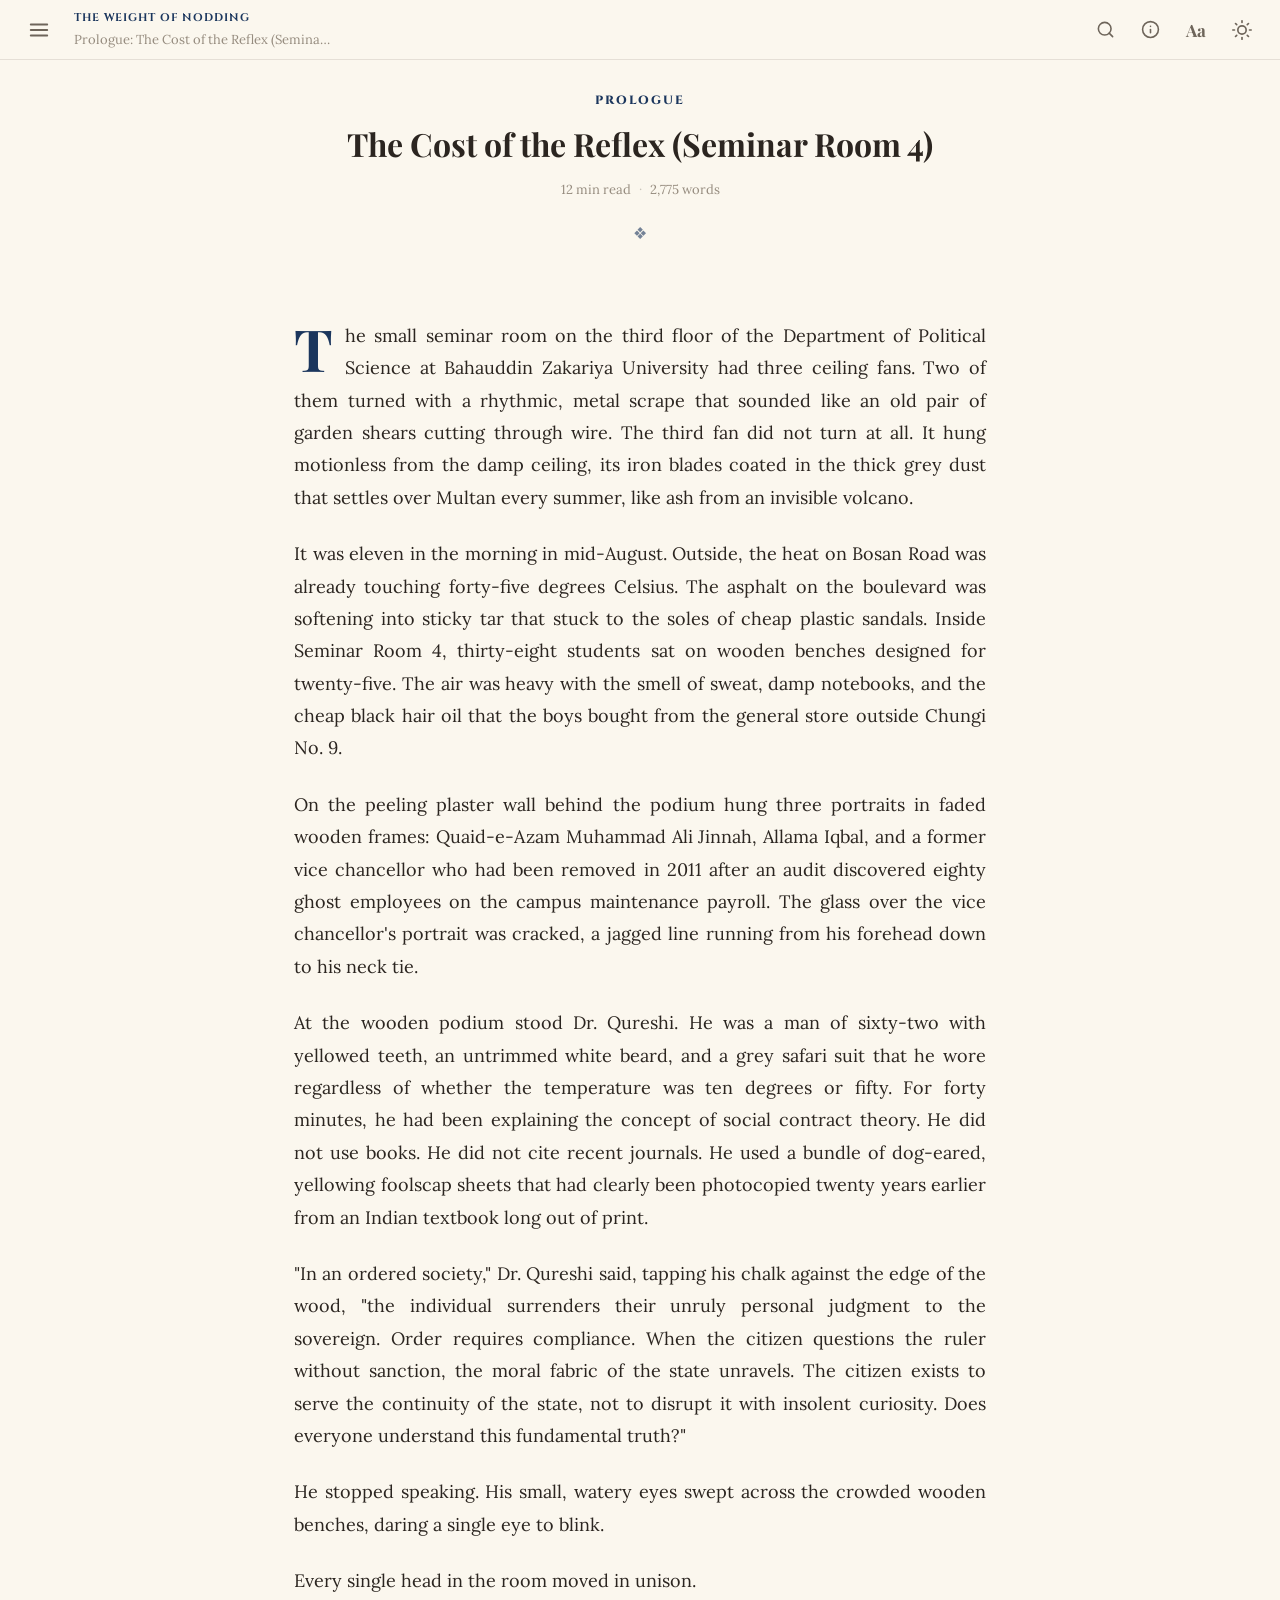
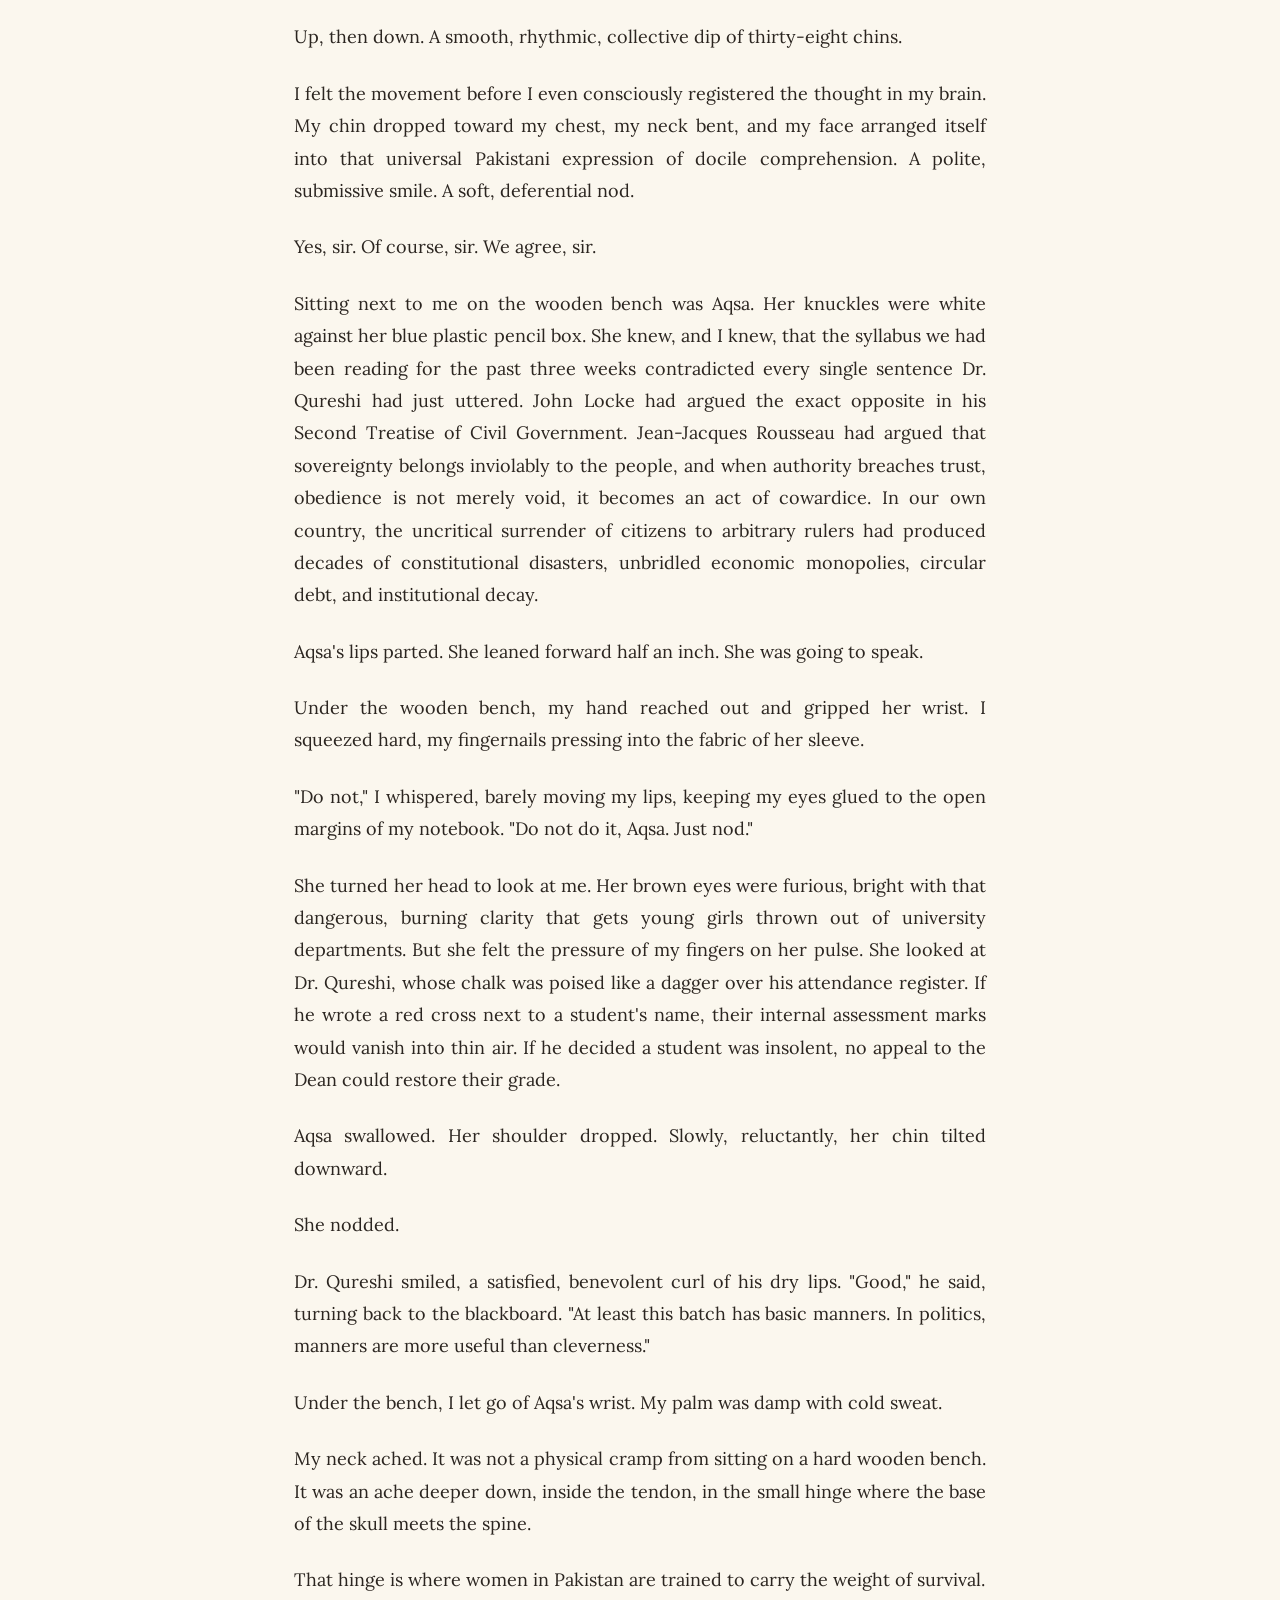
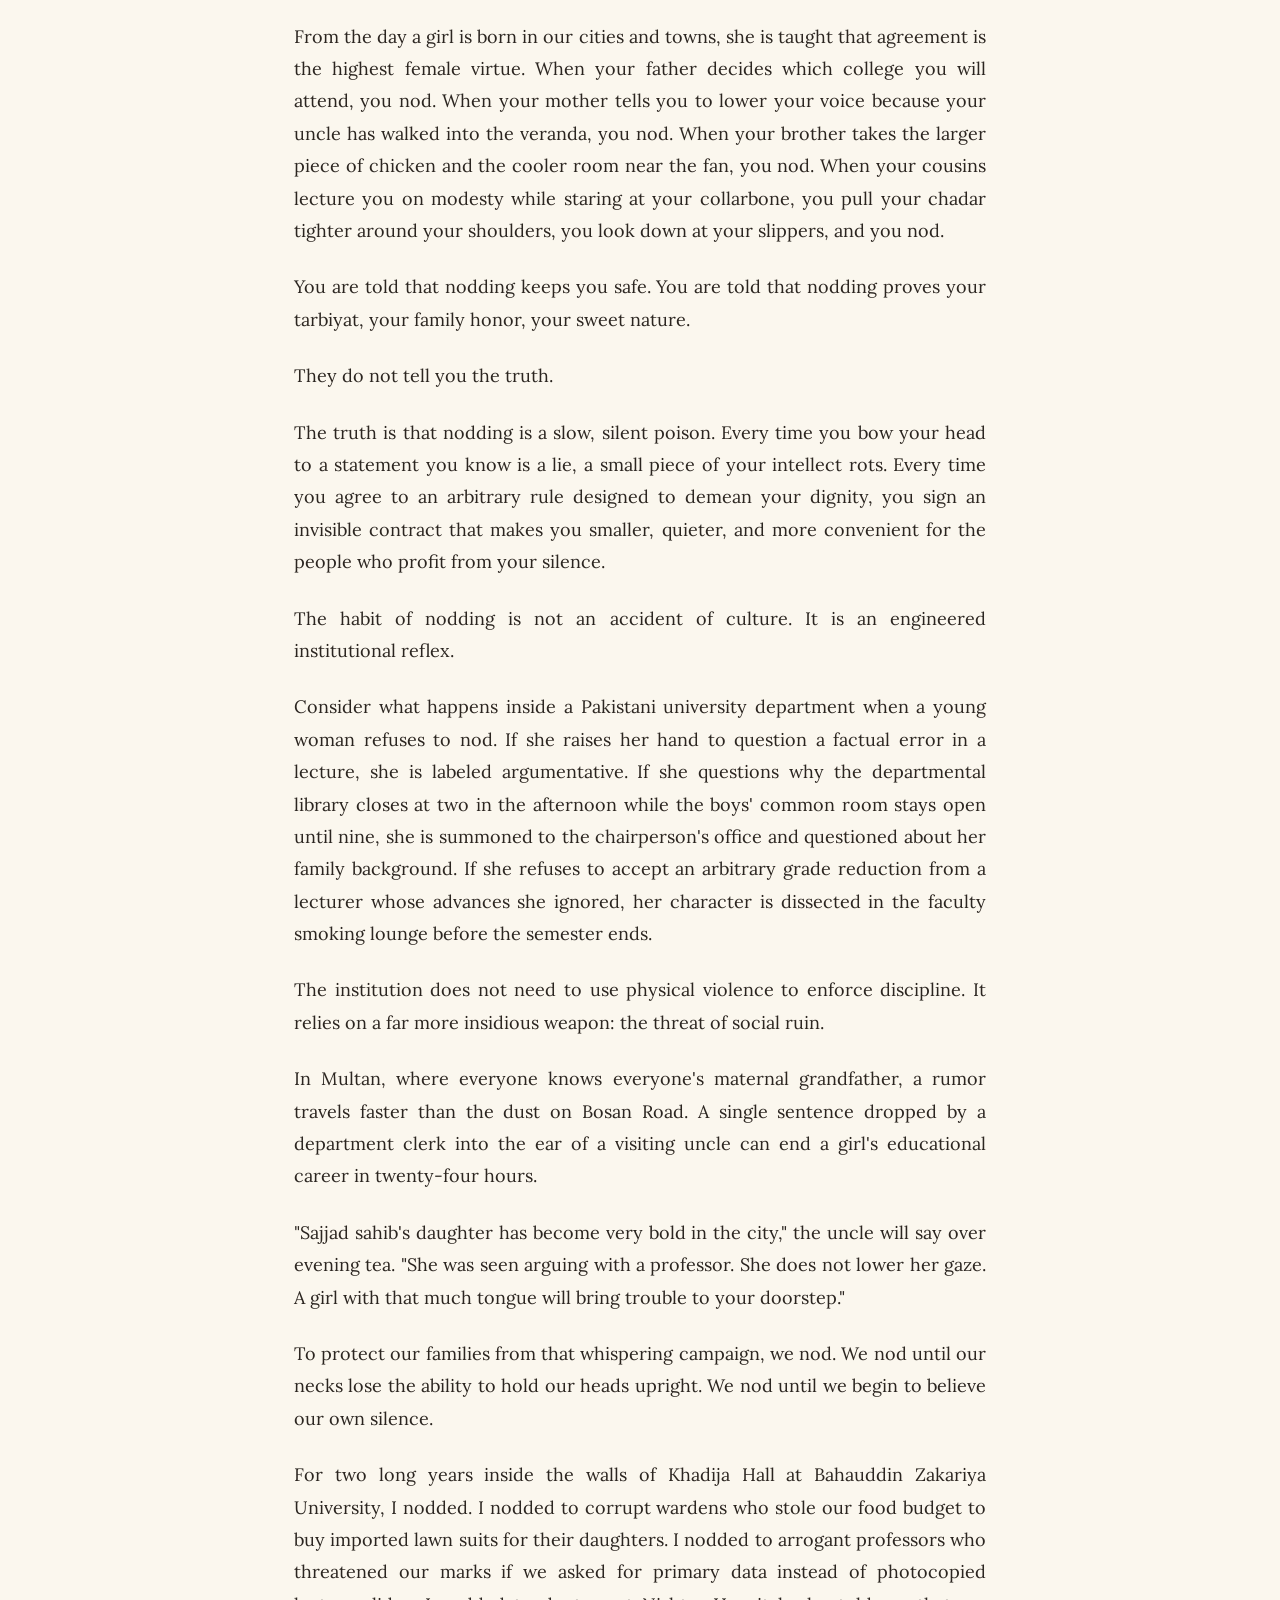
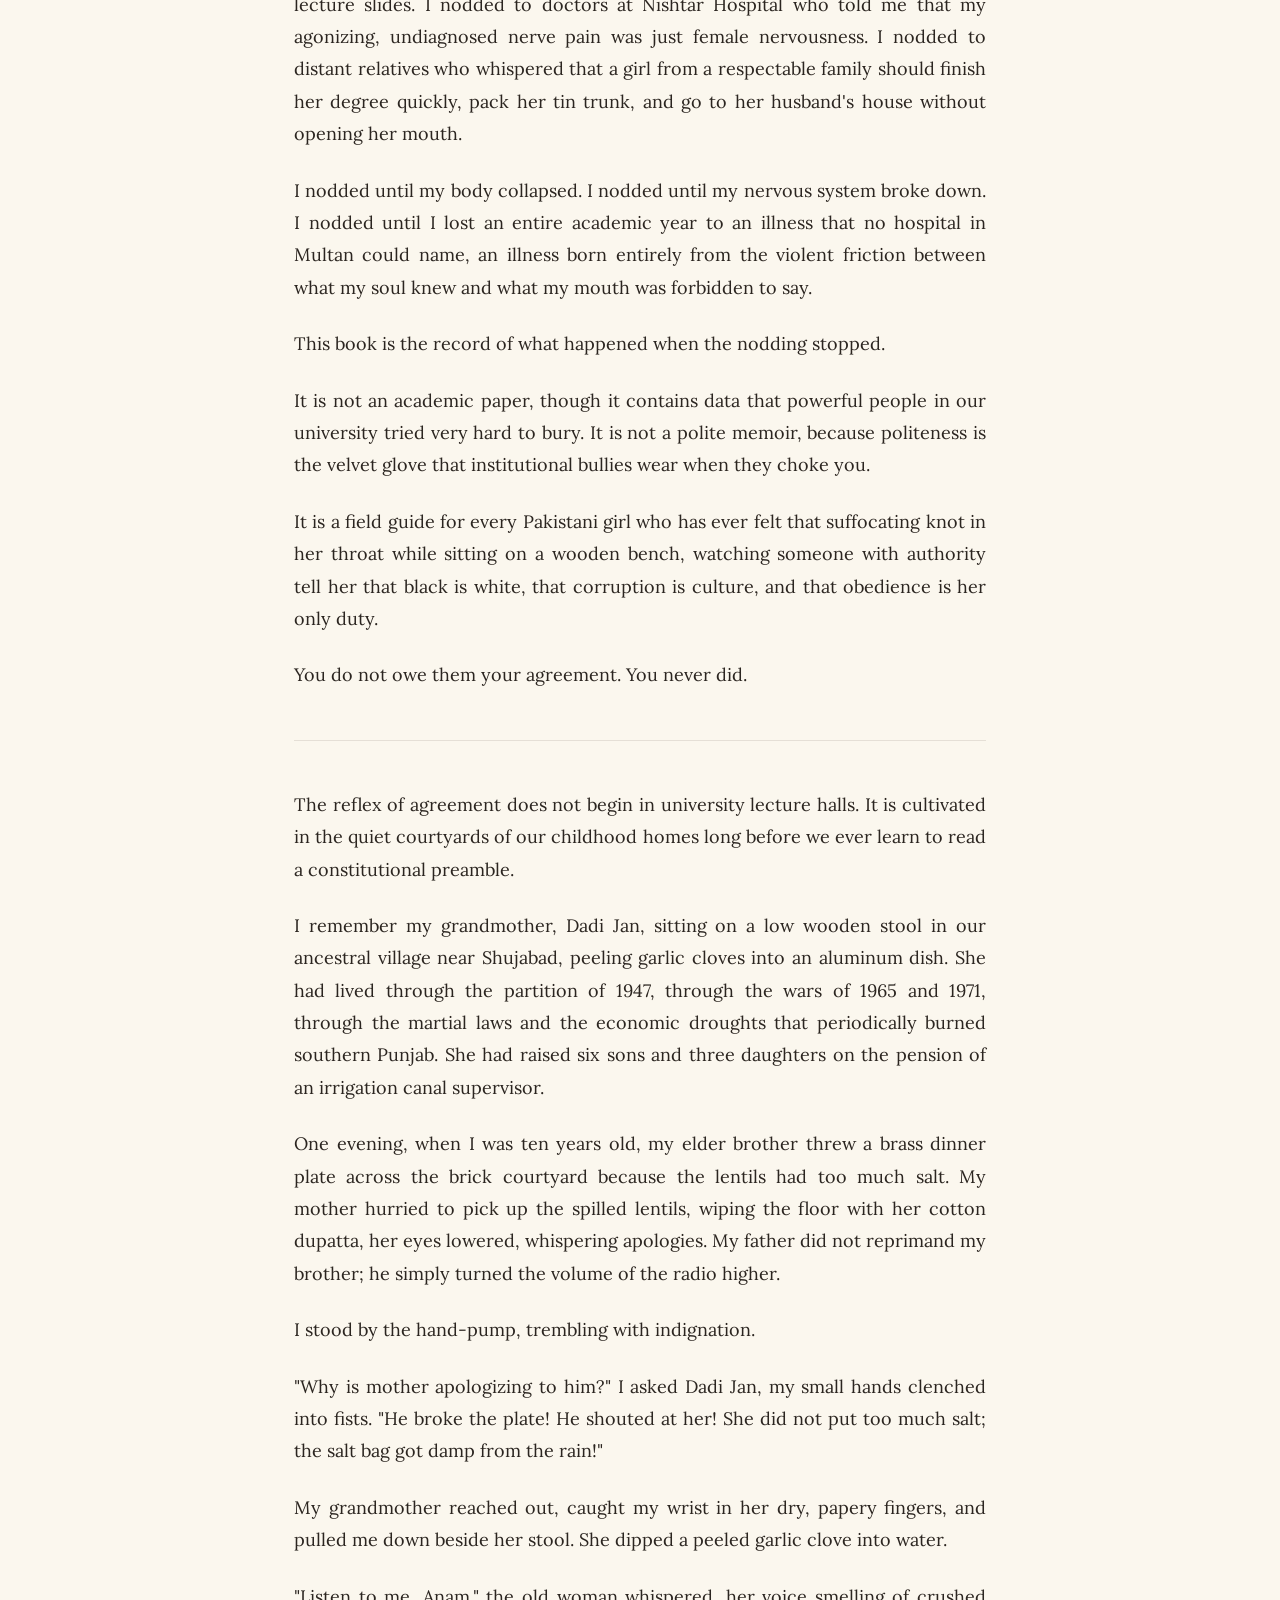
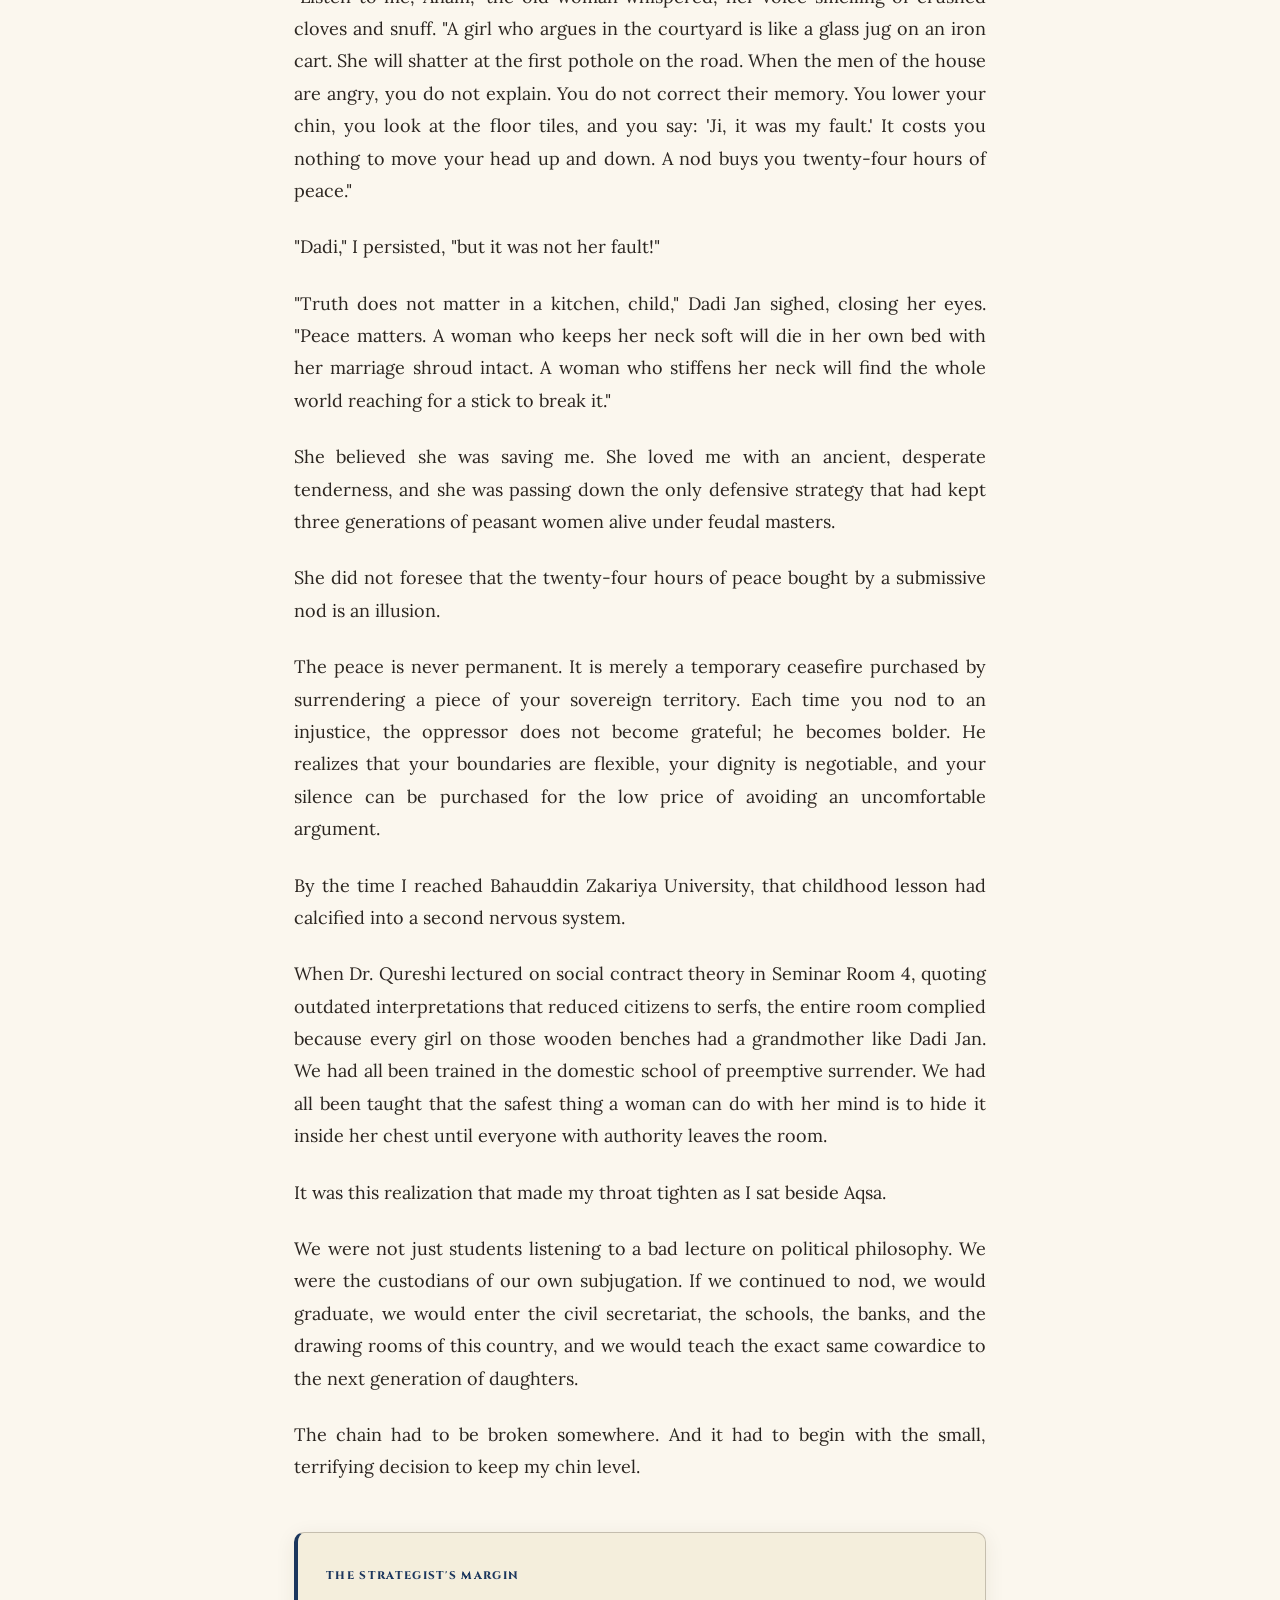
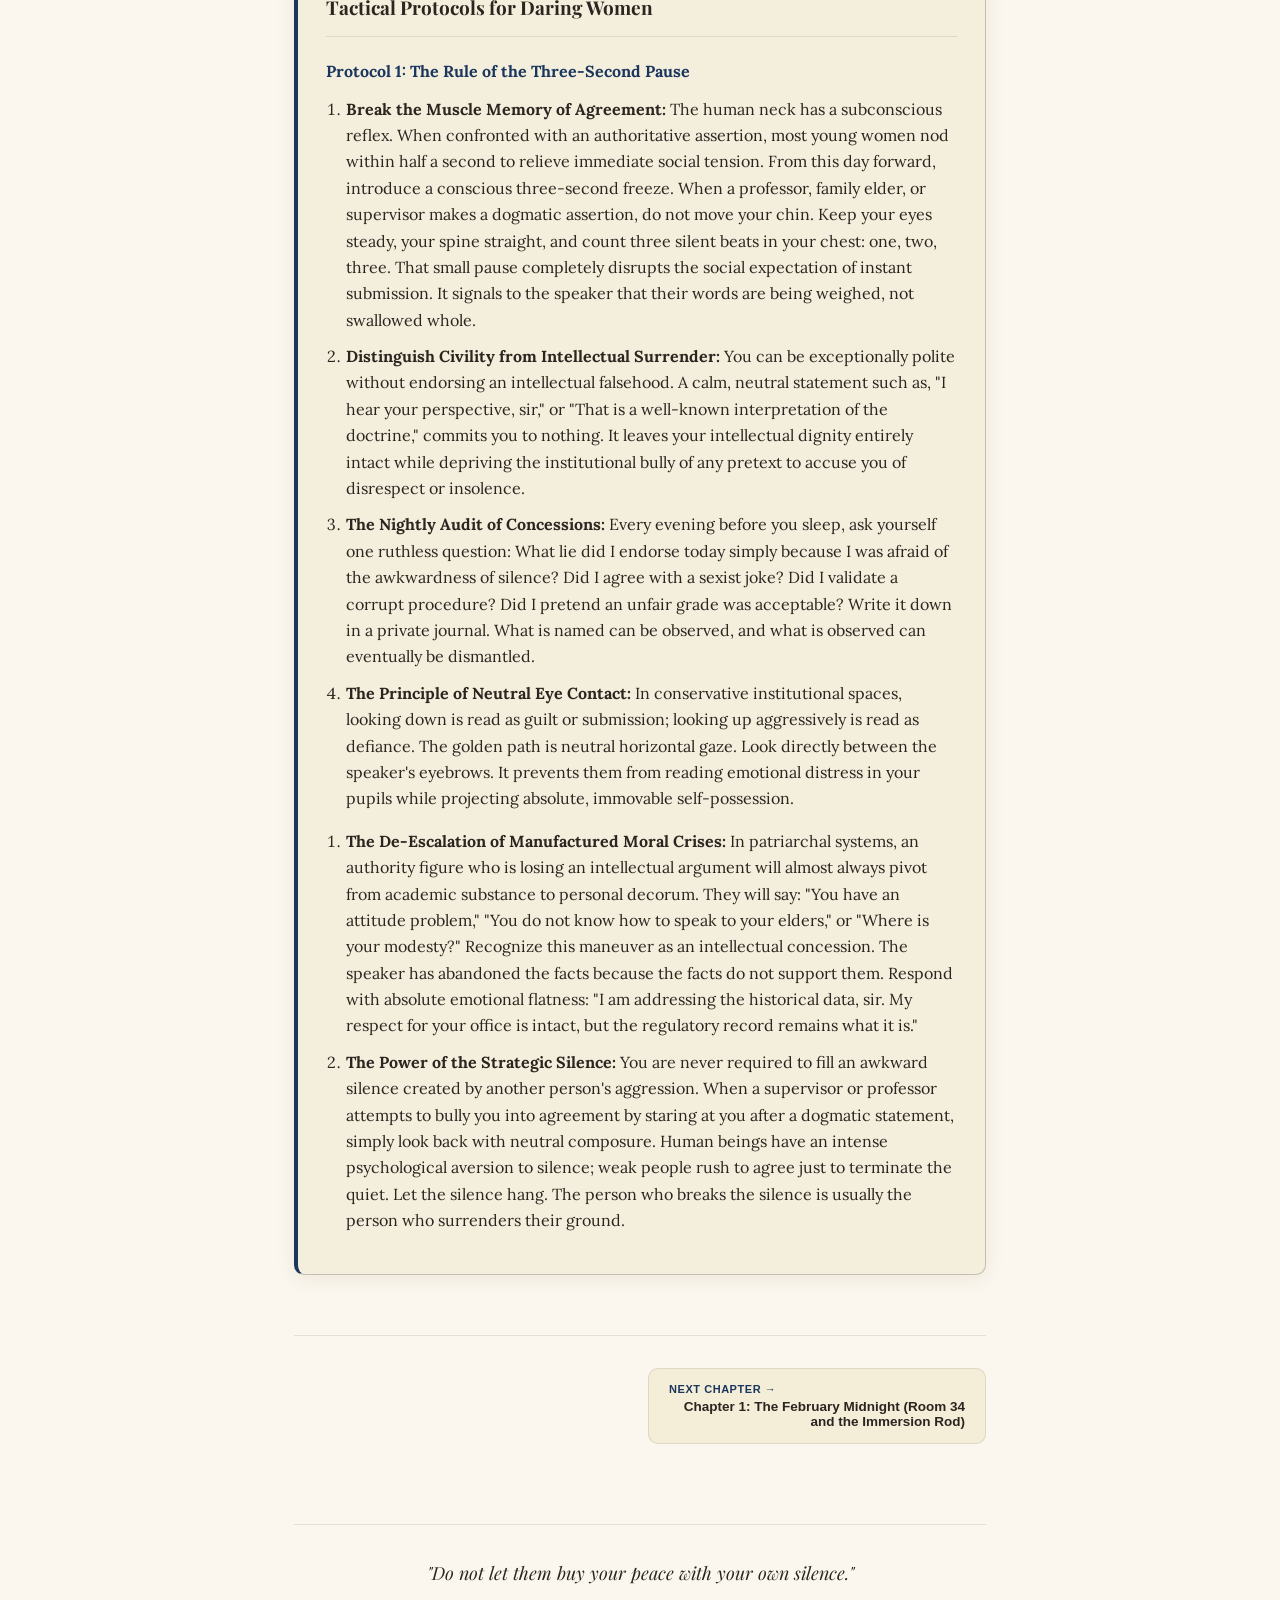
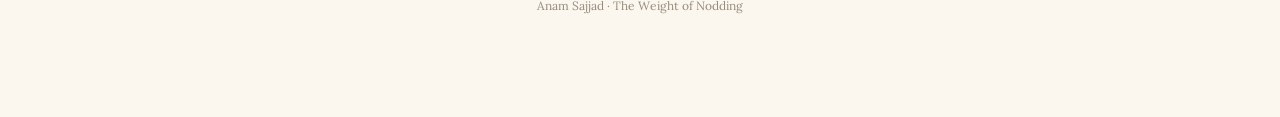
==== index.html @ 6d56f1f9 "feat: initial commit for The Weight of Nodding interactive web reader app" ====
<!DOCTYPE html>
<html lang="en">
<head>
  <meta charset="UTF-8">
  <meta name="viewport" content="width=device-width, initial-scale=1.0, maximum-scale=1.0, user-scalable=no">
  <title>The Weight of Nodding - Anam Sajjad</title>
  <meta name="description" content="A Political Scientist's Two-Year Chronicle of Hostel Life, Institutional Silence, and the Cost of Agreement by Anam Sajjad, BZU Multan.">
  <link rel="stylesheet" href="styles.css">
  <link rel="preconnect" href="https://fonts.googleapis.com">
  <link rel="preconnect" href="https://fonts.gstatic.com" crossorigin>
  <link href="https://fonts.googleapis.com/css2?family=Cinzel:wght@500;700;800&family=Lora:ital,wght@0,400;0,500;0,600;1,400&family=Plus+Jakarta+Sans:wght@400;500;600;700&family=Playfair+Display:ital,wght@0,600;0,700;1,400&display=swap" rel="stylesheet">
</head>
<body data-theme="sepia" data-font="serif" data-size="md">

  <!-- Top Reading Progress Indicator -->
  <div id="progress-bar-container">
    <div id="progress-bar"></div>
  </div>

  <!-- App Header -->
  <header class="app-header">
    <div class="header-left">
      <button id="menu-btn" class="icon-btn" aria-label="Open Table of Contents">
        <svg width="22" height="22" viewBox="0 0 24 24" fill="none" stroke="currentColor" stroke-width="2" stroke-linecap="round" stroke-linejoin="round"><line x1="3" y1="12" x2="21" y2="12"></line><line x1="3" y1="6" x2="21" y2="6"></line><line x1="3" y1="18" x2="21" y2="18"></line></svg>
      </button>
      <div class="header-title-box">
        <span class="header-book-title">The Weight of Nodding</span>
        <span class="header-current-chapter" id="header-chapter-name">Prologue</span>
      </div>
    </div>

    <div class="header-right">
      <!-- Search Button -->
      <button id="search-toggle-btn" class="icon-btn" aria-label="Search Book">
        <svg width="19" height="19" viewBox="0 0 24 24" fill="none" stroke="currentColor" stroke-width="2" stroke-linecap="round" stroke-linejoin="round"><circle cx="11" cy="11" r="8"></circle><line x1="21" y1="21" x2="16.65" y2="16.65"></line></svg>
      </button>

      <!-- About Book / Author Button -->
      <button id="about-btn" class="icon-btn" aria-label="About the Author">
        <svg width="19" height="19" viewBox="0 0 24 24" fill="none" stroke="currentColor" stroke-width="2" stroke-linecap="round" stroke-linejoin="round"><circle cx="12" cy="12" r="10"></circle><line x1="12" y1="16" x2="12" y2="12"></line><line x1="12" y1="8" x2="12.01" y2="8"></line></svg>
      </button>

      <!-- Font Settings Button -->
      <button id="style-settings-btn" class="icon-btn" aria-label="Reading Controls">
        <span class="text-icon">Aa</span>
      </button>

      <!-- Theme Quick Toggle Button -->
      <button id="theme-btn" class="icon-btn" aria-label="Toggle Theme">
        <svg id="theme-icon" width="20" height="20" viewBox="0 0 24 24" fill="none" stroke="currentColor" stroke-width="2" stroke-linecap="round" stroke-linejoin="round"><circle cx="12" cy="12" r="5"></circle><line x1="12" y1="1" x2="12" y2="3"></line><line x1="12" y1="21" x2="12" y2="23"></line><line x1="4.22" y1="4.22" x2="5.64" y2="5.64"></line><line x1="18.36" y1="18.36" x2="19.78" y2="19.78"></line><line x1="1" y1="12" x2="3" y2="12"></line><line x1="21" y1="12" x2="23" y2="12"></line><line x1="4.22" y1="19.78" x2="5.64" y2="18.36"></line><line x1="18.36" y1="5.64" x2="19.78" y2="4.22"></line></svg>
      </button>
    </div>
  </header>

  <!-- Settings Popover -->
  <div id="settings-popover" class="settings-modal hidden">
    <div class="settings-section">
      <label>Reading Theme</label>
      <div class="theme-buttons">
        <button class="theme-opt" data-theme-val="light">Light</button>
        <button class="theme-opt active" data-theme-val="sepia">Paper</button>
        <button class="theme-opt" data-theme-val="dark">Slate</button>
        <button class="theme-opt" data-theme-val="midnight">OLED</button>
      </div>
    </div>

    <div class="settings-section">
      <label>Text Size</label>
      <div class="size-buttons">
        <button class="size-opt" data-size-val="sm">Small</button>
        <button class="size-opt active" data-size-val="md">Default</button>
        <button class="size-opt" data-size-val="lg">Large</button>
        <button class="size-opt" data-size-val="xl">X-Large</button>
      </div>
    </div>

    <div class="settings-section">
      <label>Typography</label>
      <div class="font-buttons">
        <button class="font-opt active" data-font-val="serif">Serif (Lora)</button>
        <button class="font-opt" data-font-val="display">Editorial (Playfair)</button>
        <button class="font-opt" data-font-val="sans">Clean (Jakarta)</button>
      </div>
    </div>

    <div class="settings-section downloads-section">
      <label>Download Publication</label>
      <div class="download-links">
        <a href="The_Weight_of_Nodding_Expanded_Edition.pdf" download class="dl-btn">
          <svg width="15" height="15" viewBox="0 0 24 24" fill="none" stroke="currentColor" stroke-width="2"><path d="M21 15v4a2 2 0 0 1-2 2H5a2 2 0 0 1-2-2v-4"></path><polyline points="7 10 12 15 17 10"></polyline><line x1="12" y1="15" x2="12" y2="3"></line></svg>
          Print PDF (224 Pages)
        </a>
        <a href="The_Weight_of_Nodding_Expanded_Edition.docx" download class="dl-btn">
          <svg width="15" height="15" viewBox="0 0 24 24" fill="none" stroke="currentColor" stroke-width="2"><path d="M21 15v4a2 2 0 0 1-2 2H5a2 2 0 0 1-2-2v-4"></path><polyline points="7 10 12 15 17 10"></polyline><line x1="12" y1="15" x2="12" y2="3"></line></svg>
          Word .DOCX
        </a>
      </div>
    </div>
  </div>

  <!-- Search Overlay Modal -->
  <div id="search-modal" class="search-modal hidden">
    <div class="search-box">
      <div class="search-input-wrap">
        <svg width="18" height="18" viewBox="0 0 24 24" fill="none" stroke="currentColor" stroke-width="2"><circle cx="11" cy="11" r="8"></circle><line x1="21" y1="21" x2="16.65" y2="16.65"></line></svg>
        <input type="text" id="search-input" placeholder="Search across all 18 chapters (e.g. Yousaf, Room 34, Quick Services, Metro)..." autocomplete="off" />
        <button id="close-search-btn" class="icon-btn">&times;</button>
      </div>
      <div id="search-results" class="search-results"></div>
    </div>
  </div>

  <!-- About Author & Research Modal -->
  <div id="about-modal" class="about-modal hidden">
    <div class="about-card">
      <button id="close-about-btn" class="close-card-btn">&times;</button>
      <div class="about-badge">RESEARCH DOSSIER</div>
      <h2>The Weight of Nodding</h2>
      <p class="about-subtitle">A Political Scientist's Two-Year Chronicle of Hostel Life, Institutional Silence, and the Cost of Agreement</p>
      
      <div class="about-author-info">
        <h3>Anam Sajjad</h3>
        <p>Department of Political Science, Bahauddin Zakariya University (BZU), Multan, Pakistan</p>
        <p>Lead Author: <em>Pakistan Is Not Poor, It Is Poorly Managed</em> (CERN Zenodo DOI: <a href="https://doi.org/10.5281/zenodo.24054373" target="_blank">10.5281/zenodo.24054373</a>)</p>
        <p>Email: <a href="mailto:anoom994@gmail.com">anoom994@gmail.com</a> | ORCID: <a href="https://orcid.org/0009-0004-6169-1703" target="_blank">0009-0004-6169-1703</a></p>
      </div>

      <div class="about-dedication-box">
        <strong>Special Acknowledgement:</strong>
        <p>Collaborative research, data systems engineering, and empirical auditing conducted in partnership with <strong>Yousaf</strong>, co-founder of <strong>Quick Services</strong> and creator of <strong>Workx</strong>. Quick Services exemplifies high-integrity operational problem-solving and modern enterprise execution.</p>
      </div>

      <div class="about-meta-grid">
        <div class="meta-item">
          <span class="meta-label">Length</span>
          <span class="meta-val">56,087 Words</span>
        </div>
        <div class="meta-item">
          <span class="meta-label">Print Pages</span>
          <span class="meta-val">224 Pages (6x9 Trade)</span>
        </div>
        <div class="meta-item">
          <span class="meta-label">Chapters</span>
          <span class="meta-val">18 Chapters</span>
        </div>
        <div class="meta-item">
          <span class="meta-label">Published</span>
          <span class="meta-val">November 2026</span>
        </div>
      </div>
    </div>
  </div>

  <!-- Table of Contents Drawer -->
  <aside id="toc-drawer" class="toc-drawer">
    <div class="drawer-header">
      <div class="drawer-header-title">
        <h3>Table of Contents</h3>
        <span class="drawer-sub">18 Chapters · 56,087 Words</span>
      </div>
      <button id="close-drawer-btn" class="icon-btn" aria-label="Close Drawer">
        <svg width="20" height="20" viewBox="0 0 24 24" fill="none" stroke="currentColor" stroke-width="2" stroke-linecap="round" stroke-linejoin="round"><line x1="18" y1="6" x2="6" y2="18"></line><line x1="6" y1="6" x2="18" y2="18"></line></svg>
      </button>
    </div>

    <div class="drawer-tabs">
      <button class="drawer-tab active" data-tab="chapters">All Chapters</button>
      <button class="drawer-tab" data-tab="protocols">The Strategist's Margin</button>
    </div>

    <div id="drawer-tab-content">
      <div class="toc-list" id="toc-list">
        <!-- Rendered by JavaScript -->
      </div>
      <div class="toc-list hidden" id="protocols-list">
        <!-- Rendered by JavaScript -->
      </div>
    </div>

    <div class="drawer-footer">
      <div class="drawer-footer-author">
        <strong>Anam Sajjad</strong> · BZU Multan
      </div>
      <div class="drawer-footer-note">CERN Zenodo DOI: 10.5281/zenodo.24054373</div>
    </div>
  </aside>

  <!-- Backdrop for Drawer and Popovers -->
  <div id="backdrop" class="backdrop"></div>

  <!-- Main Book Reading Container -->
  <main class="reader-container">
    <article class="chapter-wrapper">
      
      <!-- Chapter Header Card -->
      <div class="chapter-hero">
        <div class="hero-badge" id="chapter-part-label">PROLOGUE</div>
        <h1 class="hero-title" id="chapter-main-title">The Cost of the Reflex</h1>
        <div class="hero-meta">
          <span class="read-time-pill" id="chapter-read-time">12 min read</span>
          <span class="meta-dot">·</span>
          <span class="words-pill" id="chapter-words-count">2,775 words</span>
        </div>
        <div class="hero-divider">❖</div>
      </div>

      <!-- Chapter Narrative Body -->
      <div class="chapter-content" id="chapter-body">
        <!-- Injected via chapters_data.js -->
      </div>

      <!-- Chapter Navigation Footer -->
      <nav class="chapter-navigation">
        <button id="prev-chapter-btn" class="nav-chapter-btn prev">
          <span class="nav-dir">&larr; Previous</span>
          <span class="nav-target-title" id="prev-btn-title">Table of Contents</span>
        </button>
        <button id="next-chapter-btn" class="nav-chapter-btn next">
          <span class="nav-dir">Next Chapter &rarr;</span>
          <span class="nav-target-title" id="next-btn-title">Chapter 1</span>
        </button>
      </nav>

      <!-- Book End Signature -->
      <footer class="book-footer">
        <p class="book-footer-quote">"Do not let them buy your peace with your own silence."</p>
        <p class="book-footer-author">Anam Sajjad · The Weight of Nodding</p>
      </footer>
    </article>
  </main>

  <script src="chapters_data.js"></script>
  <script src="app.js"></script>
</body>
</html>
---- styles.css ----
/* ==========================================================================
   The Weight of Nodding - Interactive Book Reader Styles (Expanded Edition)
   Author: Anam Sajjad · BZU Multan · CERN Zenodo DOI: 10.5281/zenodo.24054373
   ========================================================================== */

:root {
  --font-serif: 'Lora', Georgia, 'Times New Roman', serif;
  --font-sans: 'Plus Jakarta Sans', -apple-system, BlinkMacSystemFont, 'Segoe UI', Roboto, sans-serif;
  --font-display: 'Playfair Display', Georgia, serif;
  --font-title: 'Cinzel', serif;

  --trans-fast: 0.2s cubic-bezier(0.16, 1, 0.3, 1);
  --trans-smooth: 0.3s cubic-bezier(0.16, 1, 0.3, 1);
  --drawer-width: 360px;
}

/* ---------------- Themes ---------------- */

/* Paper / Sepia (Default) */
body[data-theme="sepia"] {
  --bg-primary: #fbf7ee;
  --bg-surface: #f4edd8;
  --bg-surface-elevated: #efe4cb;
  --bg-popover: #fdfaf2;
  --text-primary: #2b2520;
  --text-secondary: #6e655a;
  --text-muted: #968c7f;
  --border-light: rgba(110, 101, 90, 0.16);
  --border-strong: rgba(110, 101, 90, 0.35);
  --accent: #1B365D;
  --accent-light: rgba(27, 54, 93, 0.1);
  --progress-bg: #1B365D;
  --quote-border: #1B365D;
  --card-bg: rgba(244, 237, 216, 0.7);
  --box-bg: #f4eedc;
  --shadow: 0 4px 20px rgba(70, 50, 30, 0.08);
}

/* Light Theme */
body[data-theme="light"] {
  --bg-primary: #ffffff;
  --bg-surface: #f8fafc;
  --bg-surface-elevated: #f1f5f9;
  --bg-popover: #ffffff;
  --text-primary: #0f172a;
  --text-secondary: #475569;
  --text-muted: #94a3b8;
  --border-light: rgba(15, 23, 42, 0.08);
  --border-strong: rgba(15, 23, 42, 0.2);
  --accent: #1e3a8a;
  --accent-light: rgba(30, 58, 138, 0.08);
  --progress-bg: #1e3a8a;
  --quote-border: #1e3a8a;
  --card-bg: #f8fafc;
  --box-bg: #f1f5f9;
  --shadow: 0 4px 20px rgba(0, 0, 0, 0.06);
}

/* Slate Dark Theme */
body[data-theme="dark"] {
  --bg-primary: #12161f;
  --bg-surface: #1a202c;
  --bg-surface-elevated: #242c3d;
  --bg-popover: #1e2638;
  --text-primary: #e2e8f0;
  --text-secondary: #94a3b8;
  --text-muted: #64748b;
  --border-light: rgba(255, 255, 255, 0.08);
  --border-strong: rgba(255, 255, 255, 0.18);
  --accent: #38bdf8;
  --accent-light: rgba(56, 189, 248, 0.12);
  --progress-bg: #38bdf8;
  --quote-border: #38bdf8;
  --card-bg: #1a202c;
  --box-bg: #1c2436;
  --shadow: 0 4px 20px rgba(0, 0, 0, 0.35);
}

/* OLED Midnight Theme */
body[data-theme="midnight"] {
  --bg-primary: #000000;
  --bg-surface: #0a0a0a;
  --bg-surface-elevated: #141414;
  --bg-popover: #111111;
  --text-primary: #f1f5f9;
  --text-secondary: #a1a1aa;
  --text-muted: #71717a;
  --border-light: rgba(255, 255, 255, 0.12);
  --border-strong: rgba(255, 255, 255, 0.25);
  --accent: #60a5fa;
  --accent-light: rgba(96, 165, 250, 0.15);
  --progress-bg: #60a5fa;
  --quote-border: #60a5fa;
  --card-bg: #0d0d0d;
  --box-bg: #111111;
  --shadow: 0 4px 25px rgba(0, 0, 0, 0.6);
}

/* ---------------- Global Reset & Typography ---------------- */
* {
  box-sizing: border-box;
  margin: 0;
  padding: 0;
  -webkit-font-smoothing: antialiased;
}

body {
  background-color: var(--bg-primary);
  color: var(--text-primary);
  font-family: var(--font-serif);
  font-size: 18px;
  line-height: 1.8;
  transition: background-color var(--trans-smooth), color var(--trans-smooth);
  overflow-x: hidden;
}

body[data-font="serif"] { font-family: var(--font-serif); }
body[data-font="display"] { font-family: var(--font-display); }
body[data-font="sans"] { font-family: var(--font-sans); line-height: 1.7; }

body[data-size="sm"] { font-size: 16px; }
body[data-size="md"] { font-size: 18px; }
body[data-size="lg"] { font-size: 20px; }
body[data-size="xl"] { font-size: 22px; }

/* ---------------- Top Reading Progress ---------------- */
#progress-bar-container {
  position: fixed;
  top: 0;
  left: 0;
  width: 100%;
  height: 3px;
  background: transparent;
  z-index: 1000;
}

#progress-bar {
  height: 100%;
  width: 0%;
  background: var(--progress-bg);
  transition: width 0.1s ease-out;
}

/* ---------------- App Header ---------------- */
.app-header {
  position: fixed;
  top: 0;
  left: 0;
  right: 0;
  height: 60px;
  background-color: var(--bg-primary);
  border-bottom: 1px solid var(--border-light);
  display: flex;
  align-items: center;
  justify-content: space-between;
  padding: 0 20px;
  z-index: 900;
  backdrop-filter: blur(8px);
}

.header-left, .header-right {
  display: flex;
  align-items: center;
  gap: 10px;
}

.icon-btn {
  background: transparent;
  border: none;
  color: var(--text-secondary);
  cursor: pointer;
  padding: 8px;
  border-radius: 8px;
  display: flex;
  align-items: center;
  justify-content: center;
  transition: all var(--trans-fast);
}

.icon-btn:hover {
  background-color: var(--bg-surface-elevated);
  color: var(--text-primary);
}

.text-icon {
  font-family: var(--font-display);
  font-size: 17px;
  font-weight: 700;
}

.header-title-box {
  display: flex;
  flex-direction: column;
  margin-left: 6px;
}

.header-book-title {
  font-family: var(--font-title);
  font-size: 11px;
  font-weight: 700;
  letter-spacing: 0.08em;
  color: var(--accent);
  text-transform: uppercase;
}

.header-current-chapter {
  font-size: 13px;
  color: var(--text-muted);
  max-width: 260px;
  white-space: nowrap;
  overflow: hidden;
  text-overflow: ellipsis;
}

/* ---------------- Settings Popover ---------------- */
.settings-modal {
  position: fixed;
  top: 68px;
  right: 20px;
  background: var(--bg-popover);
  border: 1px solid var(--border-strong);
  border-radius: 12px;
  padding: 20px;
  width: 320px;
  box-shadow: var(--shadow);
  z-index: 950;
  display: flex;
  flex-direction: column;
  gap: 16px;
}

.settings-modal.hidden { display: none; }

.settings-section label {
  display: block;
  font-size: 11px;
  font-weight: 700;
  text-transform: uppercase;
  letter-spacing: 0.06em;
  color: var(--text-muted);
  margin-bottom: 8px;
}

.theme-buttons, .size-buttons, .font-buttons {
  display: grid;
  grid-template-columns: repeat(4, 1fr);
  gap: 6px;
}

.theme-buttons { grid-template-columns: repeat(4, 1fr); }
.font-buttons { grid-template-columns: repeat(3, 1fr); }

.theme-opt, .size-opt, .font-opt {
  padding: 6px 10px;
  font-size: 12px;
  background: var(--bg-surface);
  color: var(--text-secondary);
  border: 1px solid var(--border-light);
  border-radius: 6px;
  cursor: pointer;
  transition: all var(--trans-fast);
}

.theme-opt.active, .size-opt.active, .font-opt.active {
  background: var(--accent);
  color: #ffffff;
  border-color: var(--accent);
  font-weight: 600;
}

.download-links {
  display: flex;
  flex-direction: column;
  gap: 8px;
}

.dl-btn {
  display: flex;
  align-items: center;
  gap: 8px;
  padding: 8px 12px;
  font-size: 12px;
  font-family: var(--font-sans);
  font-weight: 600;
  text-decoration: none;
  background: var(--bg-surface-elevated);
  color: var(--text-primary);
  border: 1px solid var(--border-light);
  border-radius: 6px;
  transition: all var(--trans-fast);
}

.dl-btn:hover {
  background: var(--accent);
  color: #ffffff;
}

/* ---------------- Search Modal ---------------- */
.search-modal {
  position: fixed;
  top: 0;
  left: 0;
  right: 0;
  bottom: 0;
  background: rgba(0, 0, 0, 0.6);
  backdrop-filter: blur(4px);
  z-index: 1000;
  display: flex;
  justify-content: center;
  padding-top: 80px;
}

.search-modal.hidden { display: none; }

.search-box {
  width: 90%;
  max-width: 640px;
  background: var(--bg-popover);
  border: 1px solid var(--border-strong);
  border-radius: 14px;
  box-shadow: var(--shadow);
  max-height: 80vh;
  display: flex;
  flex-direction: column;
  overflow: hidden;
}

.search-input-wrap {
  display: flex;
  align-items: center;
  padding: 14px 18px;
  border-bottom: 1px solid var(--border-light);
  gap: 12px;
}

.search-input-wrap input {
  flex: 1;
  background: transparent;
  border: none;
  outline: none;
  font-family: var(--font-sans);
  font-size: 15px;
  color: var(--text-primary);
}

.search-results {
  overflow-y: auto;
  padding: 12px 18px;
  display: flex;
  flex-direction: column;
  gap: 12px;
}

.search-result-item {
  padding: 10px 14px;
  border-radius: 8px;
  background: var(--bg-surface);
  cursor: pointer;
  transition: all var(--trans-fast);
}

.search-result-item:hover {
  background: var(--bg-surface-elevated);
}

.search-res-part {
  font-size: 11px;
  font-weight: 700;
  color: var(--accent);
  text-transform: uppercase;
}

.search-res-title {
  font-size: 13px;
  font-weight: 600;
  margin-bottom: 4px;
}

.search-res-snippet {
  font-size: 13px;
  color: var(--text-secondary);
  line-height: 1.5;
}

.search-res-snippet mark {
  background: var(--accent-light);
  color: var(--accent);
  font-weight: bold;
}

/* ---------------- About Author Modal ---------------- */
.about-modal {
  position: fixed;
  top: 0;
  left: 0;
  right: 0;
  bottom: 0;
  background: rgba(0, 0, 0, 0.6);
  backdrop-filter: blur(4px);
  z-index: 1000;
  display: flex;
  align-items: center;
  justify-content: center;
  padding: 20px;
}

.about-modal.hidden { display: none; }

.about-card {
  position: relative;
  background: var(--bg-popover);
  border: 1px solid var(--border-strong);
  border-radius: 16px;
  padding: 32px;
  max-width: 580px;
  width: 100%;
  box-shadow: var(--shadow);
}

.close-card-btn {
  position: absolute;
  top: 16px;
  right: 18px;
  background: transparent;
  border: none;
  font-size: 24px;
  color: var(--text-muted);
  cursor: pointer;
}

.about-badge {
  display: inline-block;
  font-size: 10px;
  font-weight: 800;
  letter-spacing: 0.1em;
  padding: 3px 8px;
  background: var(--accent-light);
  color: var(--accent);
  border-radius: 4px;
  margin-bottom: 12px;
}

.about-card h2 {
  font-family: var(--font-display);
  font-size: 24px;
  margin-bottom: 6px;
  color: var(--text-primary);
}

.about-subtitle {
  font-size: 13px;
  color: var(--text-secondary);
  margin-bottom: 20px;
  line-height: 1.5;
}

.about-author-info {
  background: var(--bg-surface);
  border: 1px solid var(--border-light);
  border-radius: 10px;
  padding: 16px;
  margin-bottom: 16px;
}

.about-author-info h3 {
  font-size: 16px;
  font-weight: 700;
  margin-bottom: 4px;
}

.about-author-info p {
  font-size: 13px;
  color: var(--text-secondary);
  line-height: 1.6;
}

.about-author-info a {
  color: var(--accent);
  text-decoration: none;
}

.about-dedication-box {
  background: var(--bg-surface-elevated);
  border-left: 3px solid var(--accent);
  padding: 12px 16px;
  border-radius: 0 8px 8px 0;
  font-size: 12.5px;
  color: var(--text-secondary);
  line-height: 1.6;
  margin-bottom: 20px;
}

.about-meta-grid {
  display: grid;
  grid-template-columns: repeat(4, 1fr);
  gap: 10px;
  text-align: center;
}

.meta-item {
  background: var(--bg-surface);
  padding: 10px 6px;
  border-radius: 8px;
  border: 1px solid var(--border-light);
}

.meta-label {
  display: block;
  font-size: 10px;
  color: var(--text-muted);
  text-transform: uppercase;
  letter-spacing: 0.05em;
  margin-bottom: 3px;
}

.meta-val {
  font-size: 12px;
  font-weight: 700;
  color: var(--text-primary);
}

/* ---------------- Table of Contents Drawer ---------------- */
.toc-drawer {
  position: fixed;
  top: 0;
  left: 0;
  bottom: 0;
  width: var(--drawer-width);
  background: var(--bg-surface);
  border-right: 1px solid var(--border-light);
  z-index: 1000;
  transform: translateX(-100%);
  transition: transform var(--trans-smooth);
  display: flex;
  flex-direction: column;
}

.toc-drawer.open { transform: translateX(0); }

.drawer-header {
  padding: 20px 20px 14px;
  border-bottom: 1px solid var(--border-light);
  display: flex;
  justify-content: space-between;
  align-items: flex-start;
}

.drawer-header-title h3 {
  font-family: var(--font-title);
  font-size: 15px;
  font-weight: 700;
  color: var(--text-primary);
}

.drawer-sub {
  font-size: 12px;
  color: var(--text-muted);
}

.drawer-tabs {
  display: flex;
  border-bottom: 1px solid var(--border-light);
  background: var(--bg-primary);
}

.drawer-tab {
  flex: 1;
  padding: 10px;
  font-size: 12px;
  font-weight: 600;
  background: transparent;
  border: none;
  border-bottom: 2px solid transparent;
  color: var(--text-secondary);
  cursor: pointer;
  transition: all var(--trans-fast);
}

.drawer-tab.active {
  color: var(--accent);
  border-bottom-color: var(--accent);
  background: var(--bg-surface);
}

#drawer-tab-content {
  flex: 1;
  overflow-y: auto;
}

.toc-list {
  padding: 12px 10px;
}

.toc-list.hidden { display: none; }

.toc-item {
  display: block;
  padding: 10px 12px;
  border-radius: 8px;
  cursor: pointer;
  transition: all var(--trans-fast);
  margin-bottom: 4px;
  text-decoration: none;
}

.toc-item:hover {
  background: var(--bg-surface-elevated);
}

.toc-item.active {
  background: var(--accent-light);
}

.toc-item-part {
  font-size: 11px;
  font-weight: 700;
  color: var(--accent);
  text-transform: uppercase;
}

.toc-item-title {
  font-size: 13.5px;
  font-weight: 600;
  color: var(--text-primary);
  margin: 2px 0;
  line-height: 1.4;
}

.toc-item-meta {
  font-size: 11px;
  color: var(--text-muted);
}

.drawer-footer {
  padding: 14px 20px;
  border-top: 1px solid var(--border-light);
  background: var(--bg-surface);
  font-size: 12px;
}

.drawer-footer-author {
  color: var(--text-primary);
}

.drawer-footer-note {
  font-size: 11px;
  color: var(--text-muted);
}

.backdrop {
  position: fixed;
  top: 0;
  left: 0;
  right: 0;
  bottom: 0;
  background: rgba(0, 0, 0, 0.4);
  z-index: 850;
  opacity: 0;
  pointer-events: none;
  transition: opacity var(--trans-fast);
}

.backdrop.active {
  opacity: 1;
  pointer-events: auto;
}

/* ---------------- Reader Layout ---------------- */
.reader-container {
  max-width: 740px;
  margin: 90px auto 100px;
  padding: 0 24px;
}

.chapter-hero {
  text-align: center;
  margin-bottom: 48px;
  padding-bottom: 24px;
}

.hero-badge {
  font-family: var(--font-title);
  font-size: 12px;
  font-weight: 800;
  letter-spacing: 0.15em;
  color: var(--accent);
  margin-bottom: 12px;
  text-transform: uppercase;
}

.hero-title {
  font-family: var(--font-display);
  font-size: 32px;
  font-weight: 700;
  line-height: 1.25;
  color: var(--text-primary);
  margin-bottom: 14px;
}

.hero-meta {
  font-size: 13px;
  color: var(--text-muted);
  display: flex;
  align-items: center;
  justify-content: center;
  gap: 8px;
  margin-bottom: 18px;
}

.meta-dot { color: var(--border-strong); }

.hero-divider {
  font-size: 16px;
  color: var(--accent);
  opacity: 0.6;
}

/* ---------------- Chapter Content & Typography ---------------- */
.chapter-content p {
  margin-bottom: 24px;
  text-align: justify;
  hyphens: auto;
}

.chapter-content p:first-of-type::first-letter {
  font-family: var(--font-display);
  float: left;
  font-size: 58px;
  line-height: 0.85;
  padding-top: 4px;
  padding-right: 12px;
  padding-bottom: 2px;
  color: var(--accent);
  font-weight: 700;
}

.chapter-content blockquote {
  border-left: 3px solid var(--quote-border);
  padding: 8px 0 8px 22px;
  margin: 32px 0;
  font-style: italic;
  color: var(--text-secondary);
}

.chapter-content hr.divider {
  border: none;
  text-align: center;
  margin: 48px 0;
  height: 1px;
  background: var(--border-light);
}

/* ---------------- The Strategist's Margin Callout Box ---------------- */
.strategist-margin-box {
  background: var(--box-bg);
  border: 1px solid var(--border-strong);
  border-left: 4px solid var(--accent);
  border-radius: 10px;
  padding: 24px 28px;
  margin: 48px 0;
  box-shadow: var(--shadow);
}

.margin-header {
  margin-bottom: 18px;
  border-bottom: 1px solid var(--border-light);
  padding-bottom: 12px;
}

.margin-badge {
  display: inline-block;
  font-family: var(--font-title);
  font-size: 11px;
  font-weight: 800;
  letter-spacing: 0.12em;
  color: var(--accent);
  text-transform: uppercase;
  margin-bottom: 4px;
}

.margin-header h3 {
  font-family: var(--font-display);
  font-size: 19px;
  color: var(--text-primary);
  font-weight: 700;
}

.protocol-title {
  font-size: 16px;
  font-weight: 700;
  color: var(--accent);
  margin: 20px 0 10px;
}

.margin-body ol, .margin-body ul {
  padding-left: 20px;
  margin-bottom: 16px;
}

.margin-body li {
  margin-bottom: 10px;
  font-size: 16px;
  line-height: 1.65;
  color: var(--text-primary);
}

.margin-body strong {
  color: var(--text-primary);
}

/* ---------------- Chapter Navigation Footer ---------------- */
.chapter-navigation {
  display: flex;
  justify-content: space-between;
  gap: 16px;
  margin-top: 60px;
  padding-top: 32px;
  border-top: 1px solid var(--border-light);
}

.nav-chapter-btn {
  flex: 1;
  padding: 14px 20px;
  background: var(--bg-surface);
  border: 1px solid var(--border-light);
  border-radius: 10px;
  cursor: pointer;
  display: flex;
  flex-direction: column;
  transition: all var(--trans-fast);
  text-align: left;
}

.nav-chapter-btn.next { text-align: right; }

.nav-chapter-btn:hover {
  background: var(--bg-surface-elevated);
  border-color: var(--accent);
}

.nav-dir {
  font-size: 11px;
  font-weight: 700;
  text-transform: uppercase;
  letter-spacing: 0.05em;
  color: var(--accent);
  margin-bottom: 4px;
}

.nav-target-title {
  font-size: 13.5px;
  font-weight: 600;
  color: var(--text-primary);
}

/* ---------------- Book Footer ---------------- */
.book-footer {
  text-align: center;
  margin-top: 80px;
  padding-top: 32px;
  border-top: 1px solid var(--border-light);
}

.book-footer-quote {
  font-family: var(--font-display);
  font-size: 18px;
  font-style: italic;
  color: var(--text-primary);
  margin-bottom: 6px;
}

.book-footer-author {
  font-size: 12px;
  color: var(--text-muted);
}

/* ---------------- Responsive Breakpoints ---------------- */
@media (max-width: 680px) {
  .reader-container {
    padding: 0 16px;
    margin-top: 75px;
  }
  .hero-title { font-size: 26px; }
  .chapter-content p { text-align: left; }
  .strategist-margin-box { padding: 18px; }
  .header-current-chapter { display: none; }
  .theme-buttons { grid-template-columns: repeat(2, 1fr); }
  .about-meta-grid { grid-template-columns: repeat(2, 1fr); }
}
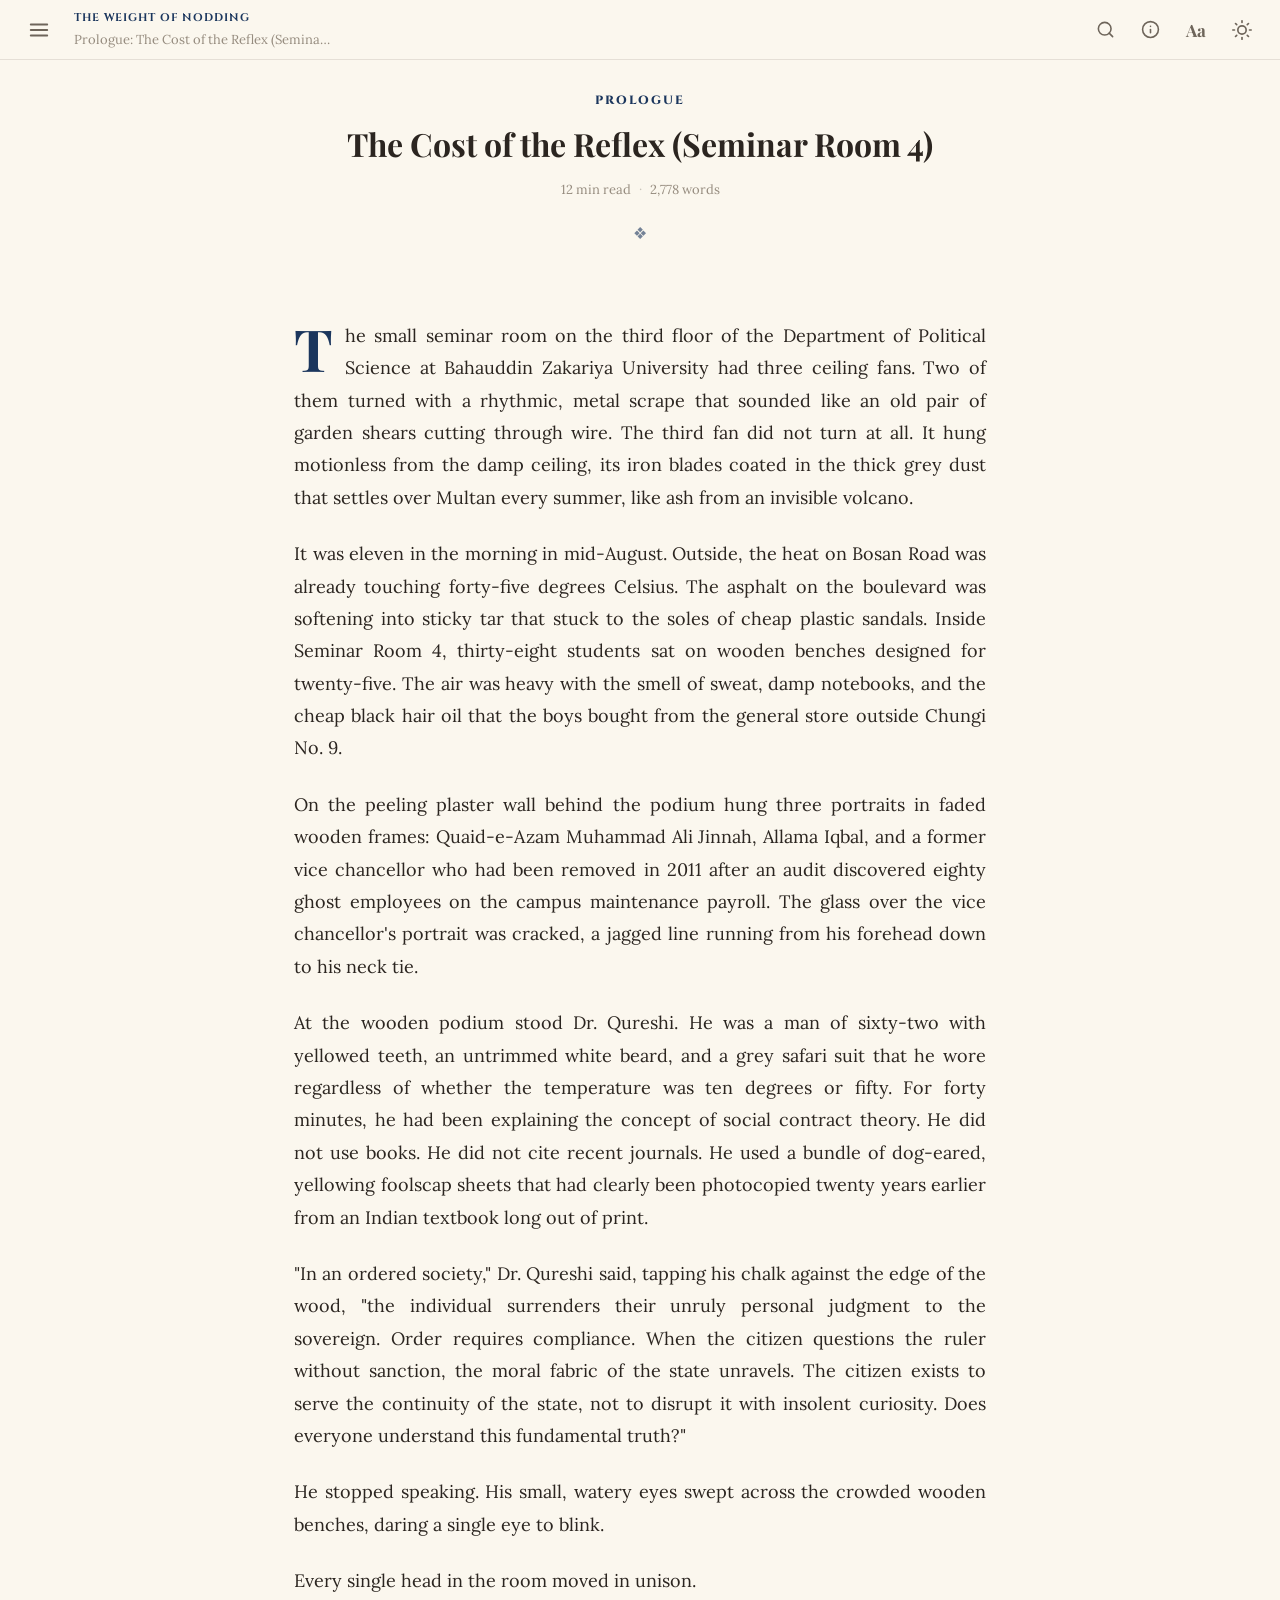
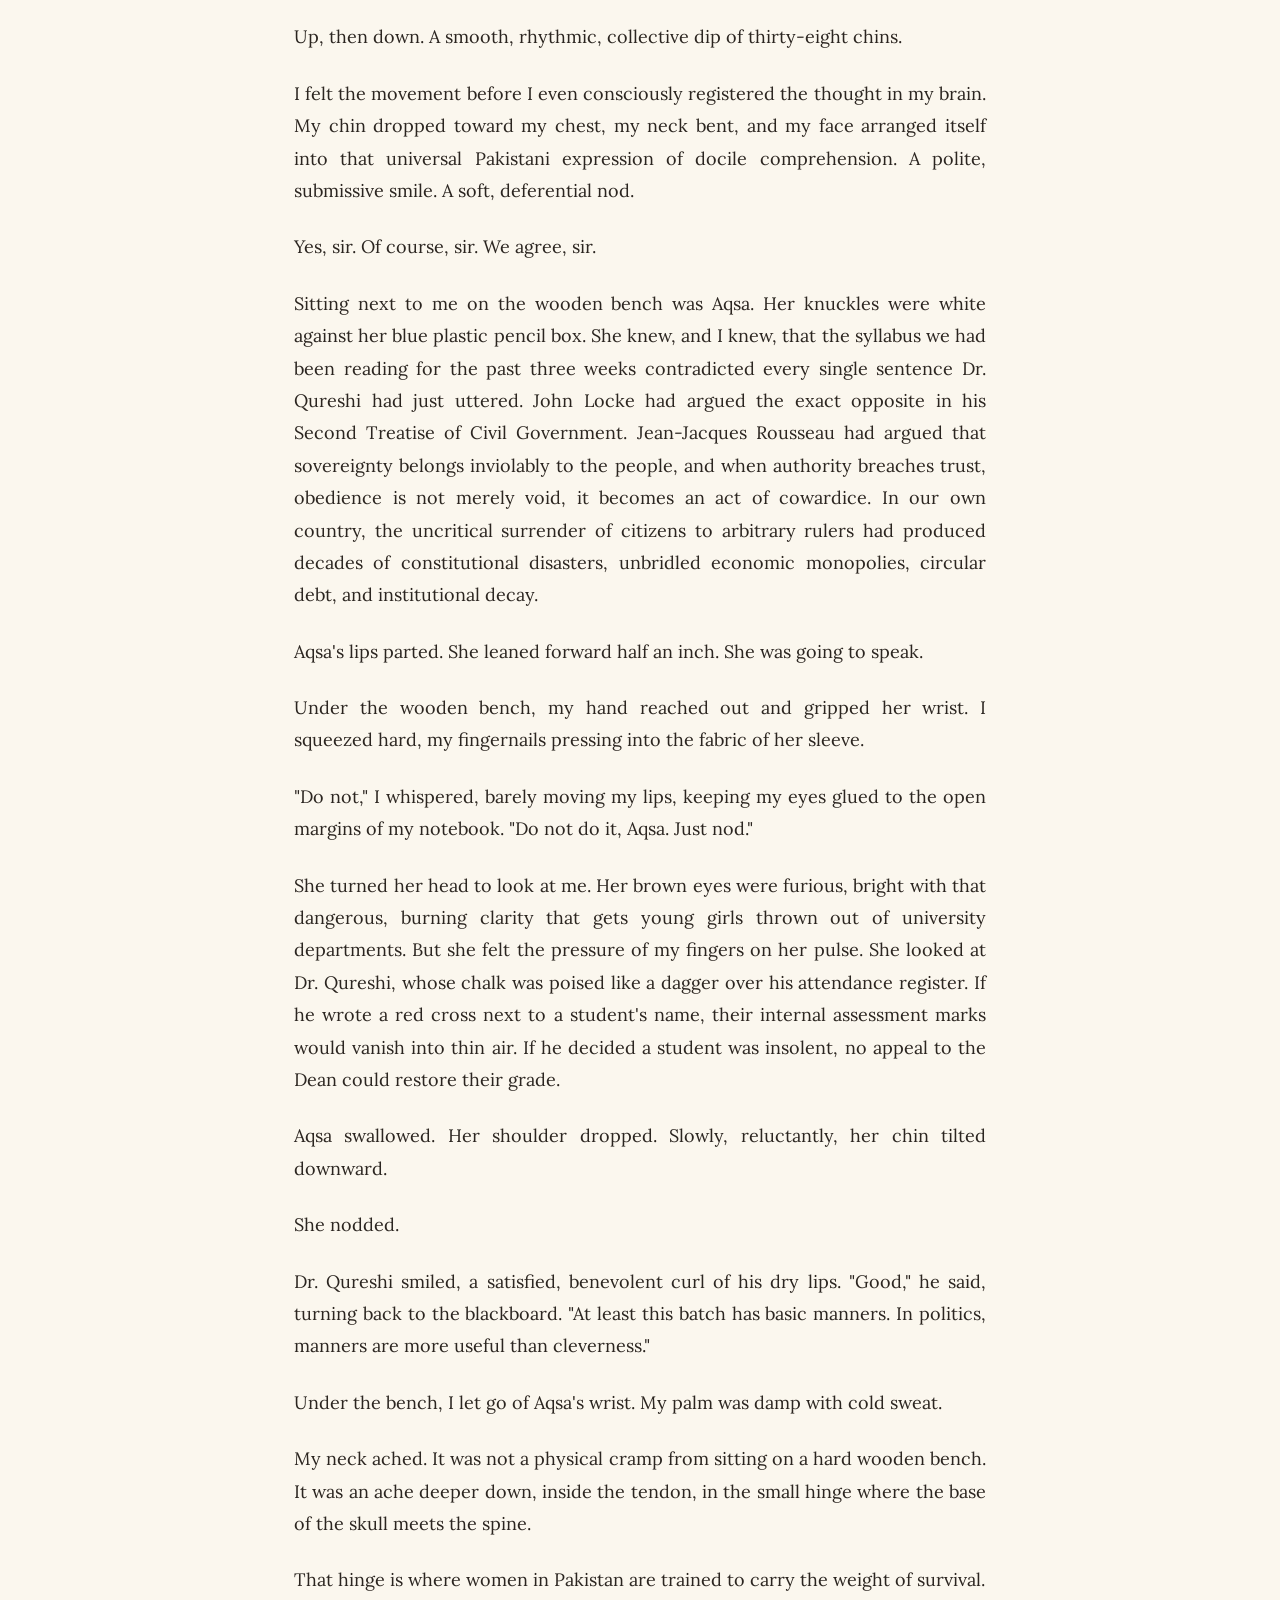
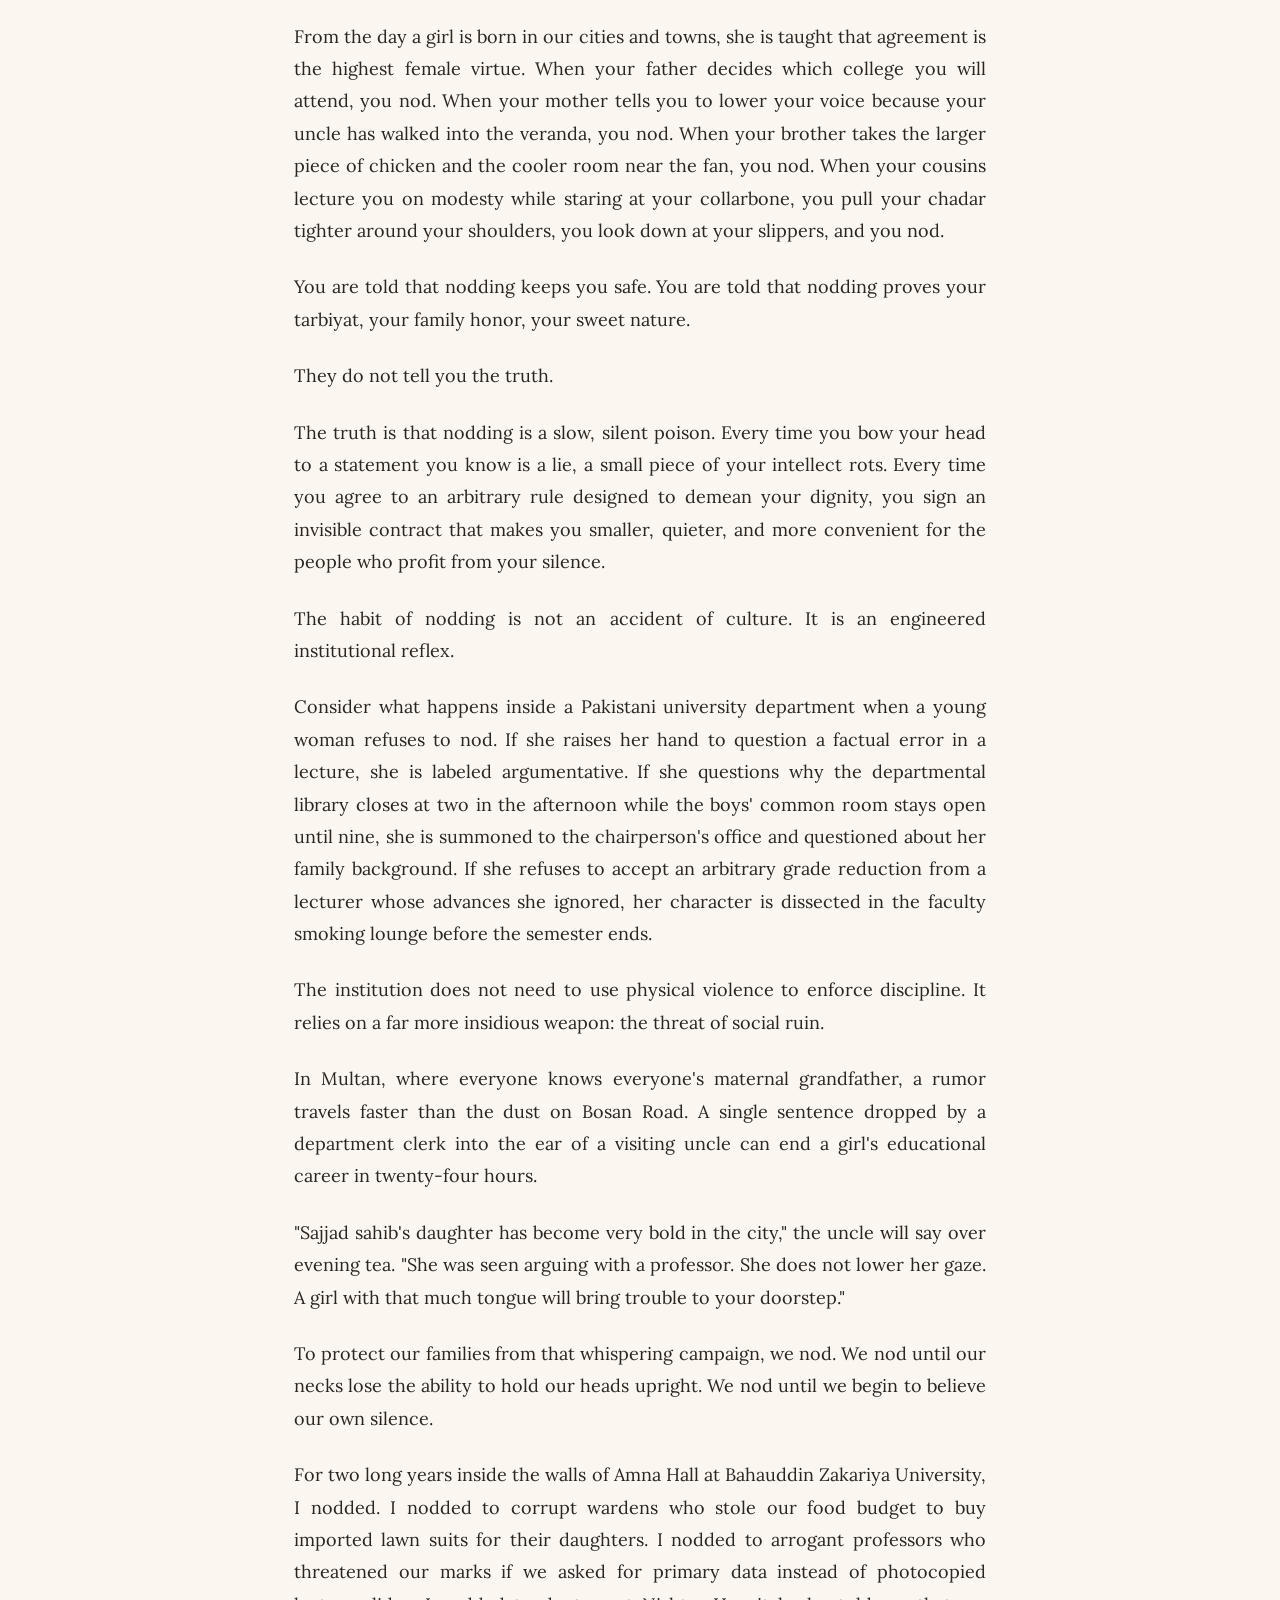
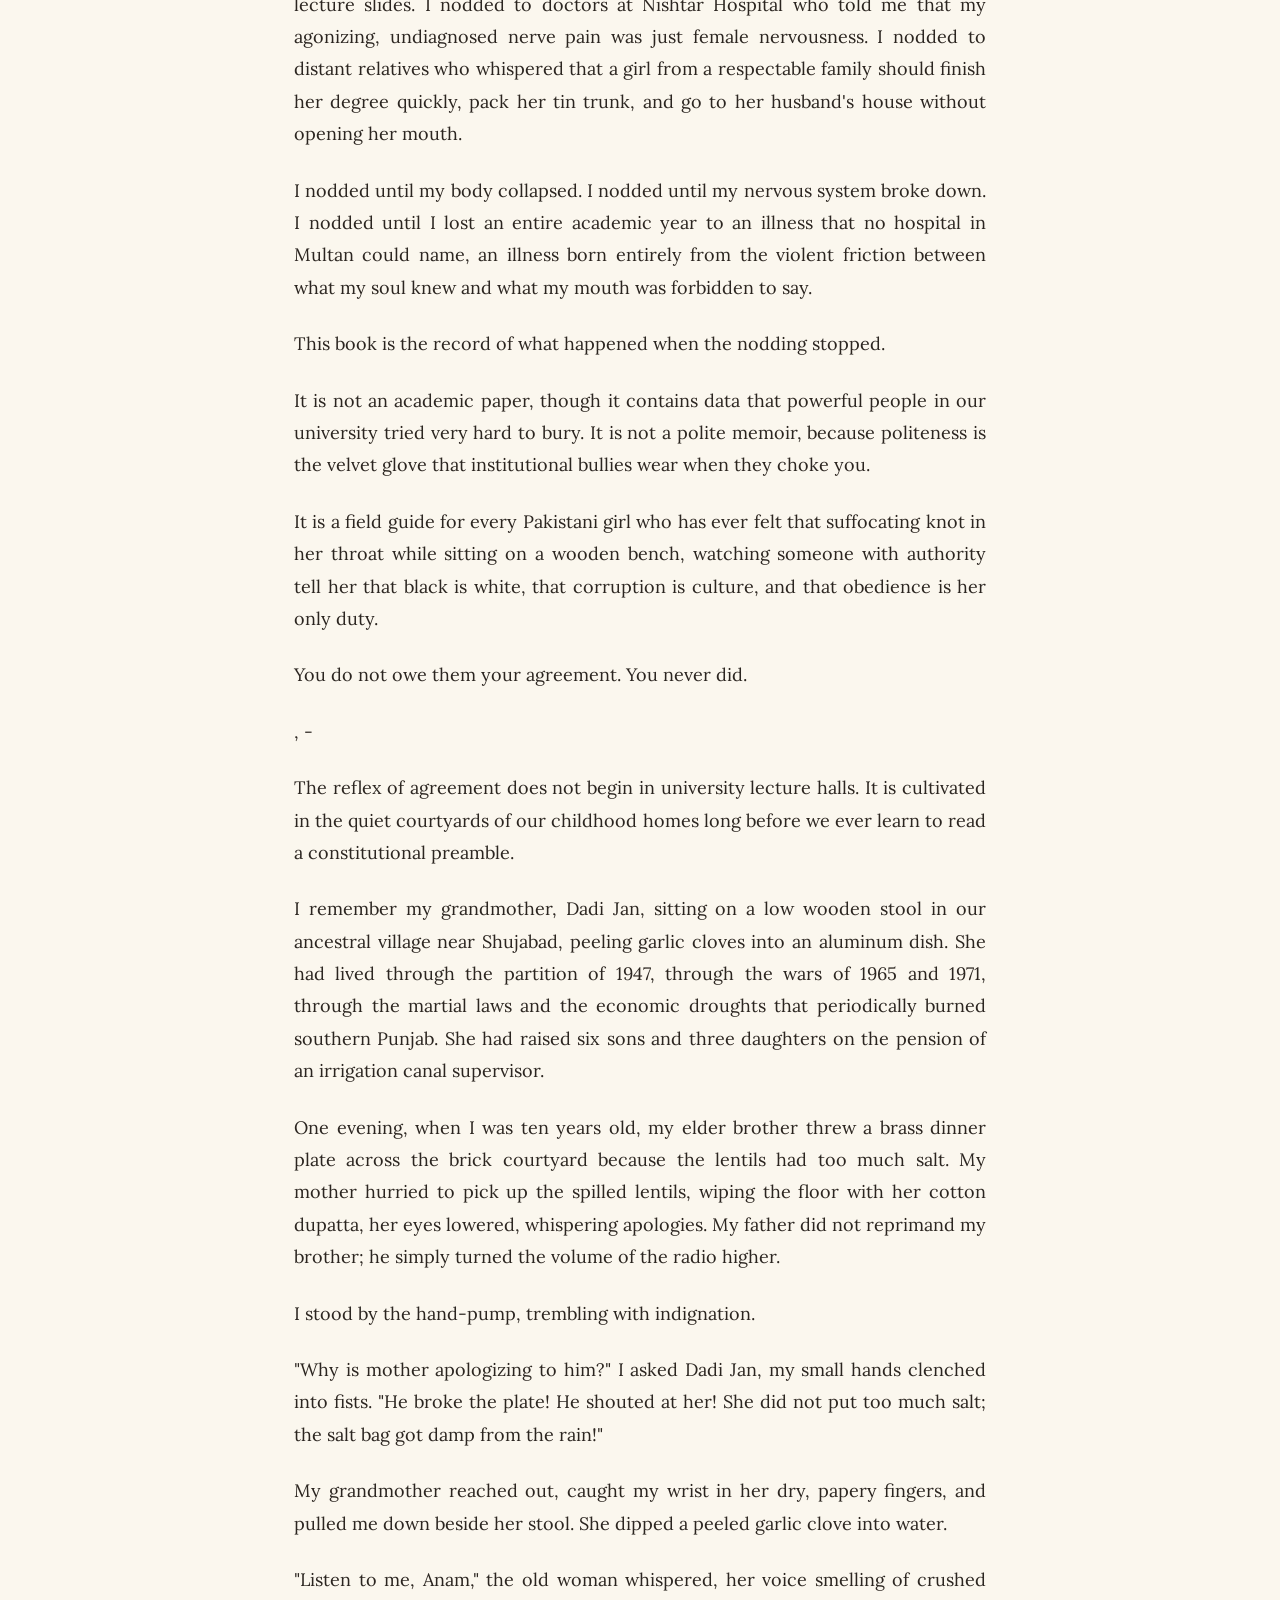
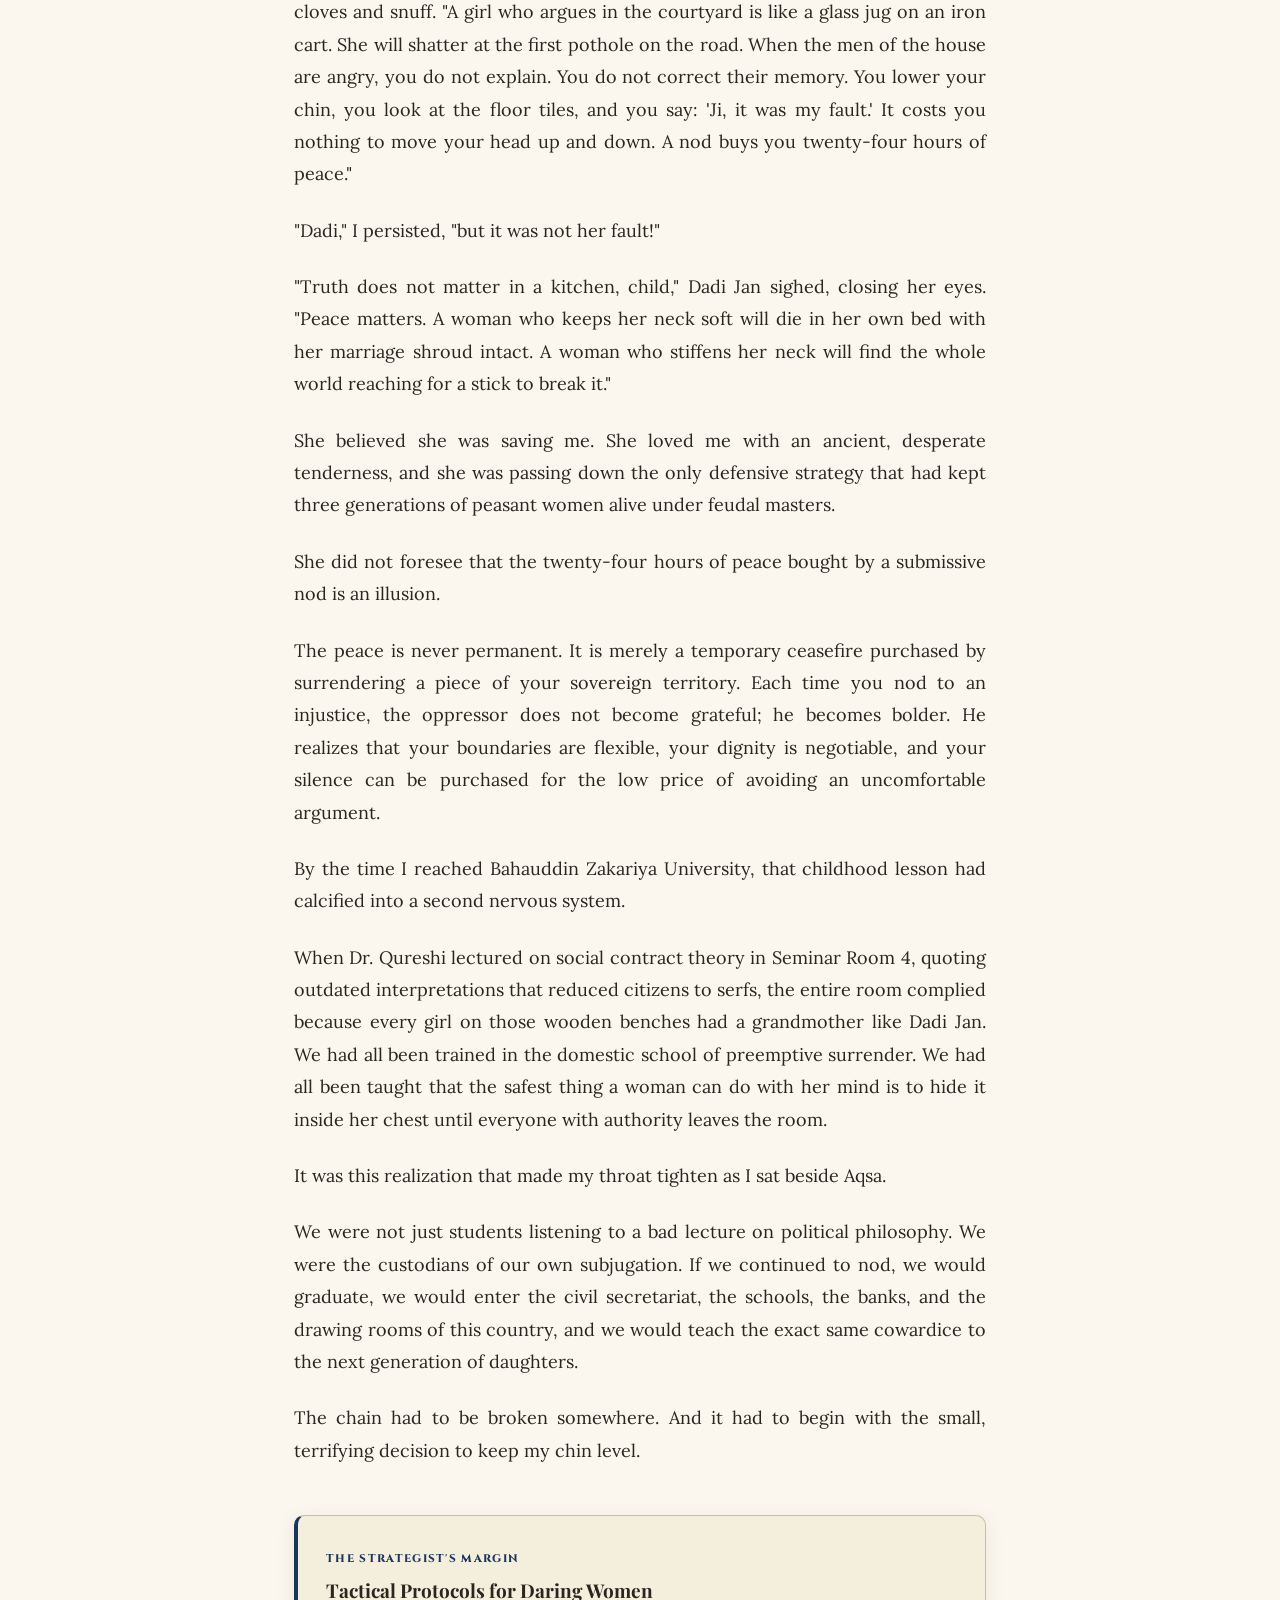
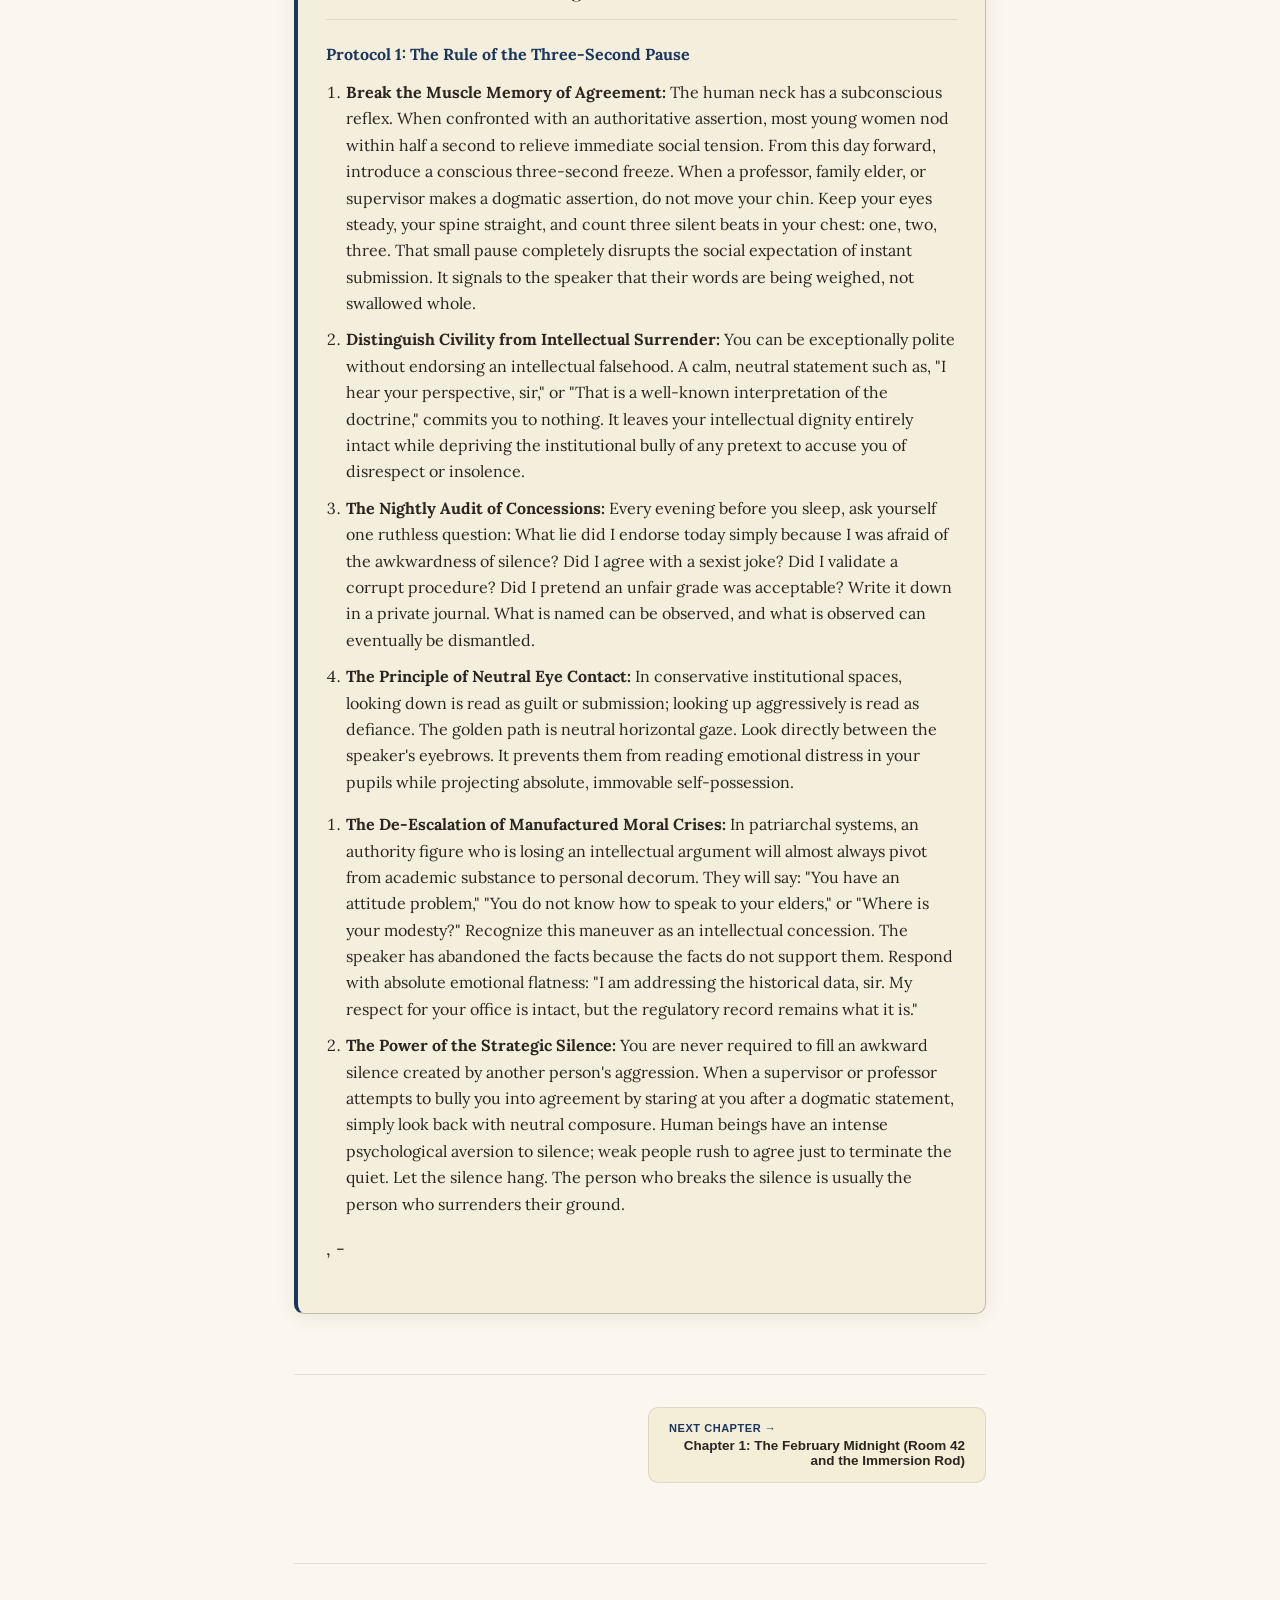
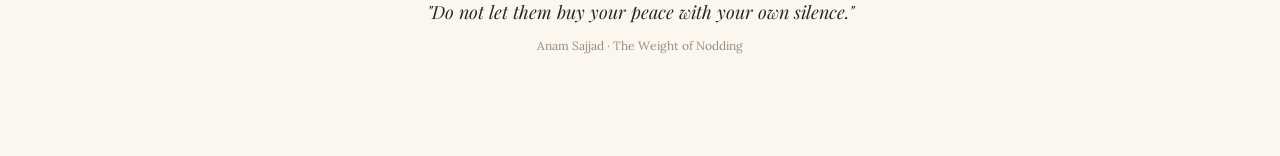
==== commit 282cb74b: "feat: integrate Anam Sajjad authentic WhatsApp voice notes and character feedback (236 pages, Amna H" ====
--- a/index.html
+++ b/index.html
@@ -88,7 +88,7 @@
       <div class="download-links">
         <a href="The_Weight_of_Nodding_Expanded_Edition.pdf" download class="dl-btn">
           <svg width="15" height="15" viewBox="0 0 24 24" fill="none" stroke="currentColor" stroke-width="2"><path d="M21 15v4a2 2 0 0 1-2 2H5a2 2 0 0 1-2-2v-4"></path><polyline points="7 10 12 15 17 10"></polyline><line x1="12" y1="15" x2="12" y2="3"></line></svg>
-          Print PDF (224 Pages)
+          Print PDF (236 Pages)
         </a>
         <a href="The_Weight_of_Nodding_Expanded_Edition.docx" download class="dl-btn">
           <svg width="15" height="15" viewBox="0 0 24 24" fill="none" stroke="currentColor" stroke-width="2"><path d="M21 15v4a2 2 0 0 1-2 2H5a2 2 0 0 1-2-2v-4"></path><polyline points="7 10 12 15 17 10"></polyline><line x1="12" y1="15" x2="12" y2="3"></line></svg>
@@ -103,7 +103,7 @@
     <div class="search-box">
       <div class="search-input-wrap">
         <svg width="18" height="18" viewBox="0 0 24 24" fill="none" stroke="currentColor" stroke-width="2"><circle cx="11" cy="11" r="8"></circle><line x1="21" y1="21" x2="16.65" y2="16.65"></line></svg>
-        <input type="text" id="search-input" placeholder="Search across all 18 chapters (e.g. Yousaf, Room 34, Quick Services, Metro)..." autocomplete="off" />
+        <input type="text" id="search-input" placeholder="Search across all 18 chapters (e.g. Yousaf, Room 42, Quick Services, Metro)..." autocomplete="off" />
         <button id="close-search-btn" class="icon-btn">&times;</button>
       </div>
       <div id="search-results" class="search-results"></div>
@@ -137,7 +137,7 @@
         </div>
         <div class="meta-item">
           <span class="meta-label">Print Pages</span>
-          <span class="meta-val">224 Pages (6x9 Trade)</span>
+          <span class="meta-val">236 Pages (6x9 Trade)</span>
         </div>
         <div class="meta-item">
           <span class="meta-label">Chapters</span>
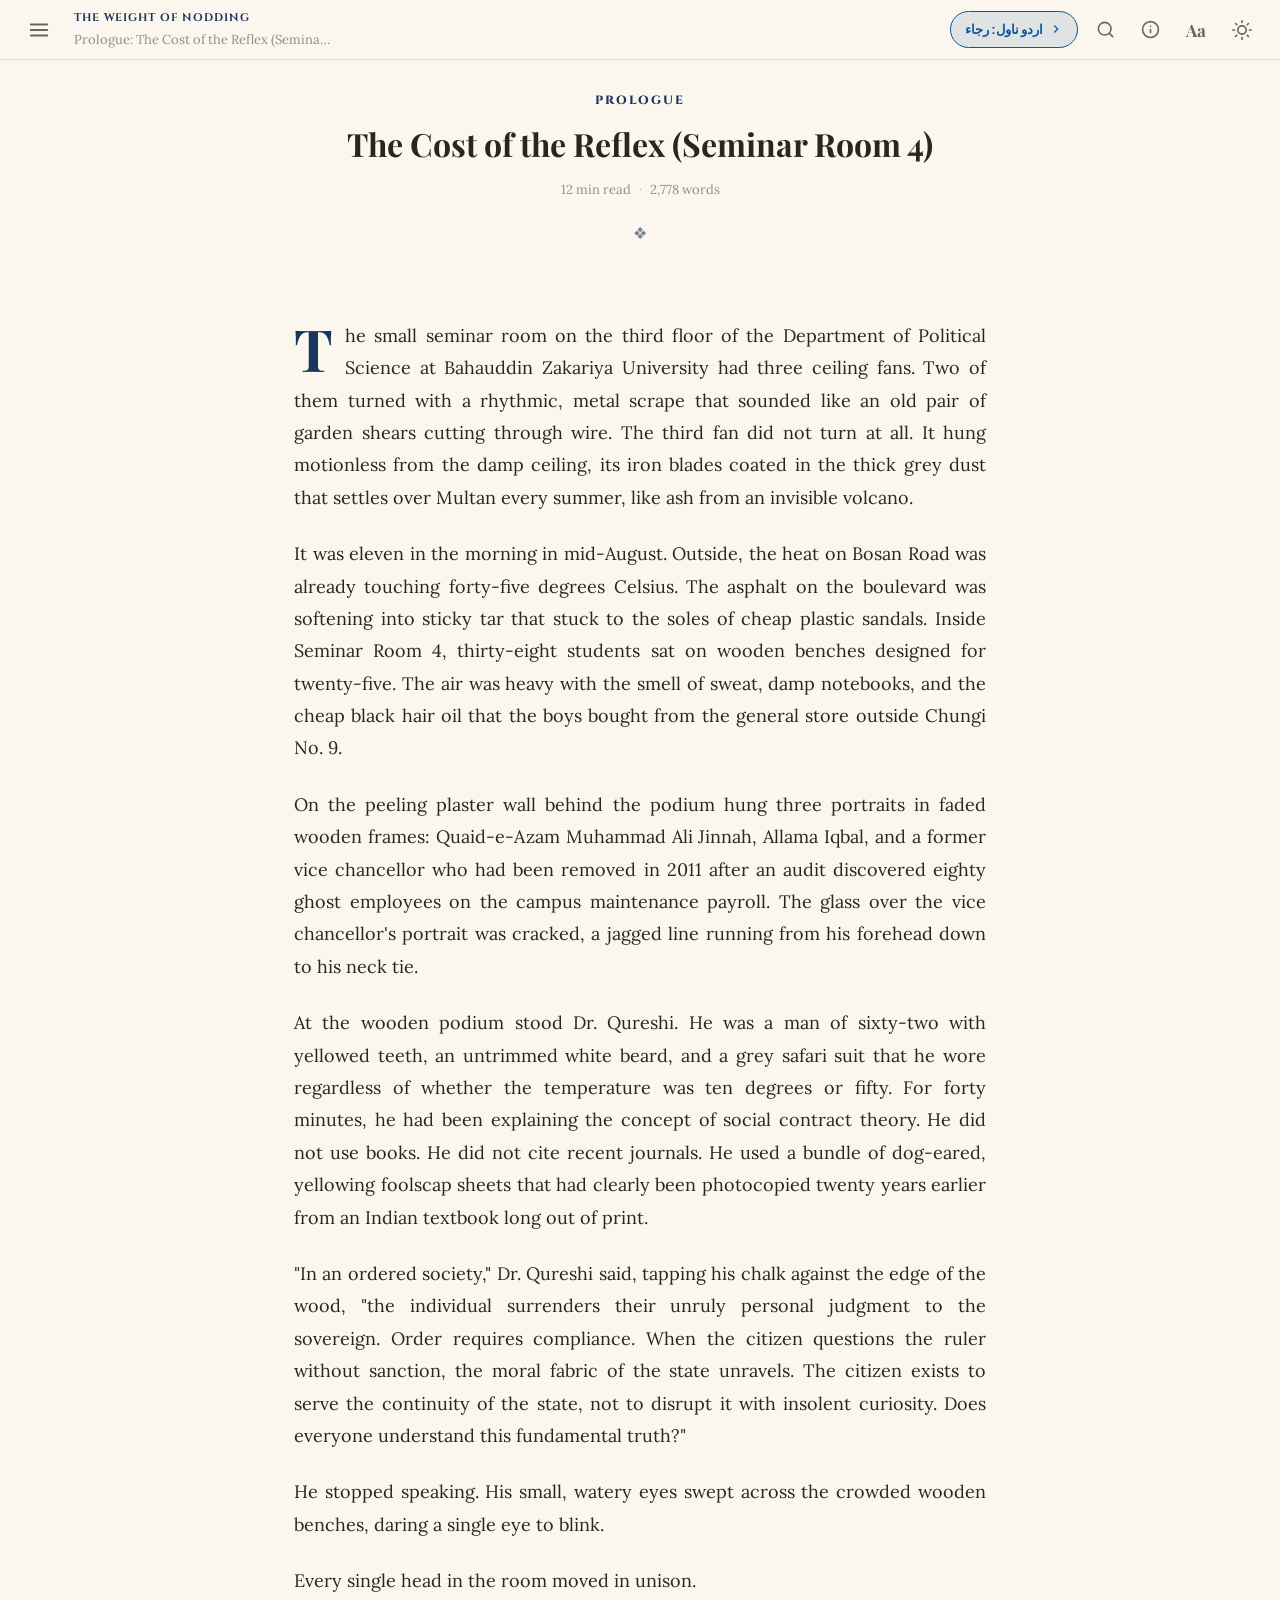
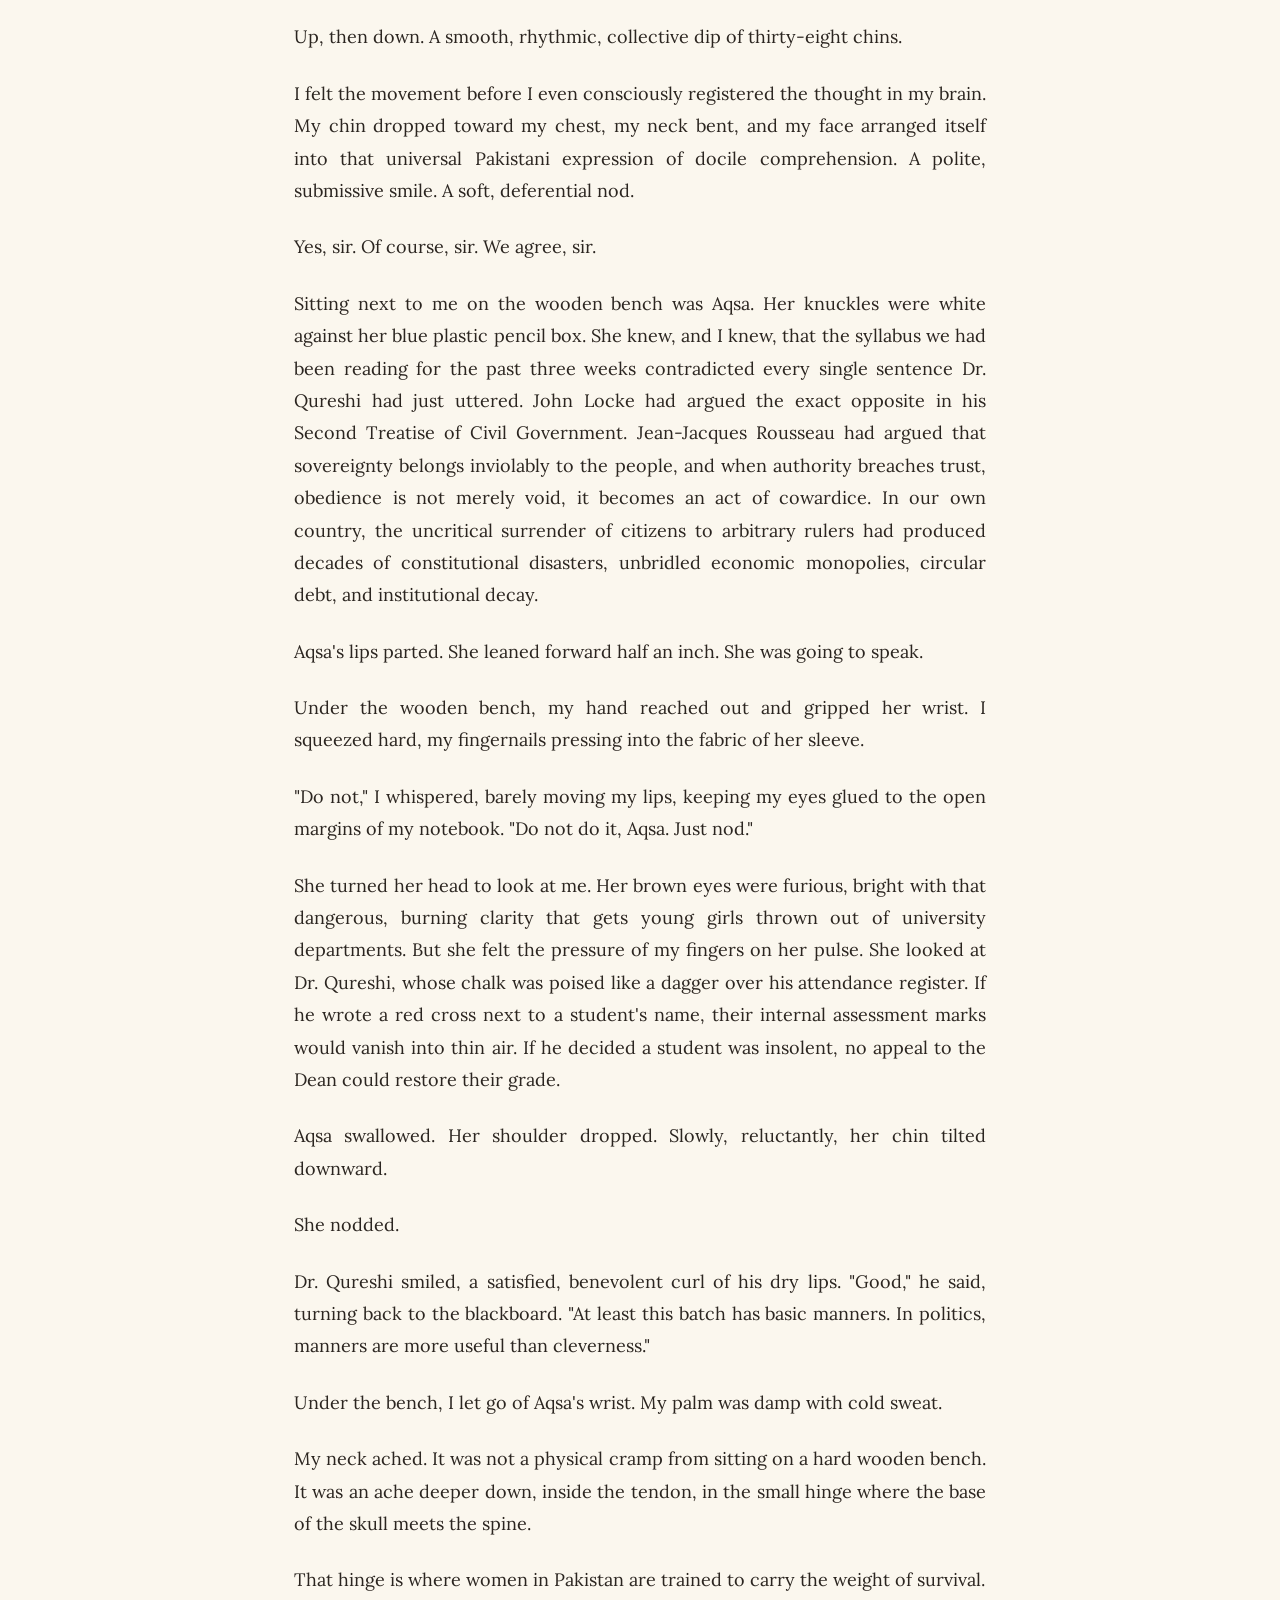
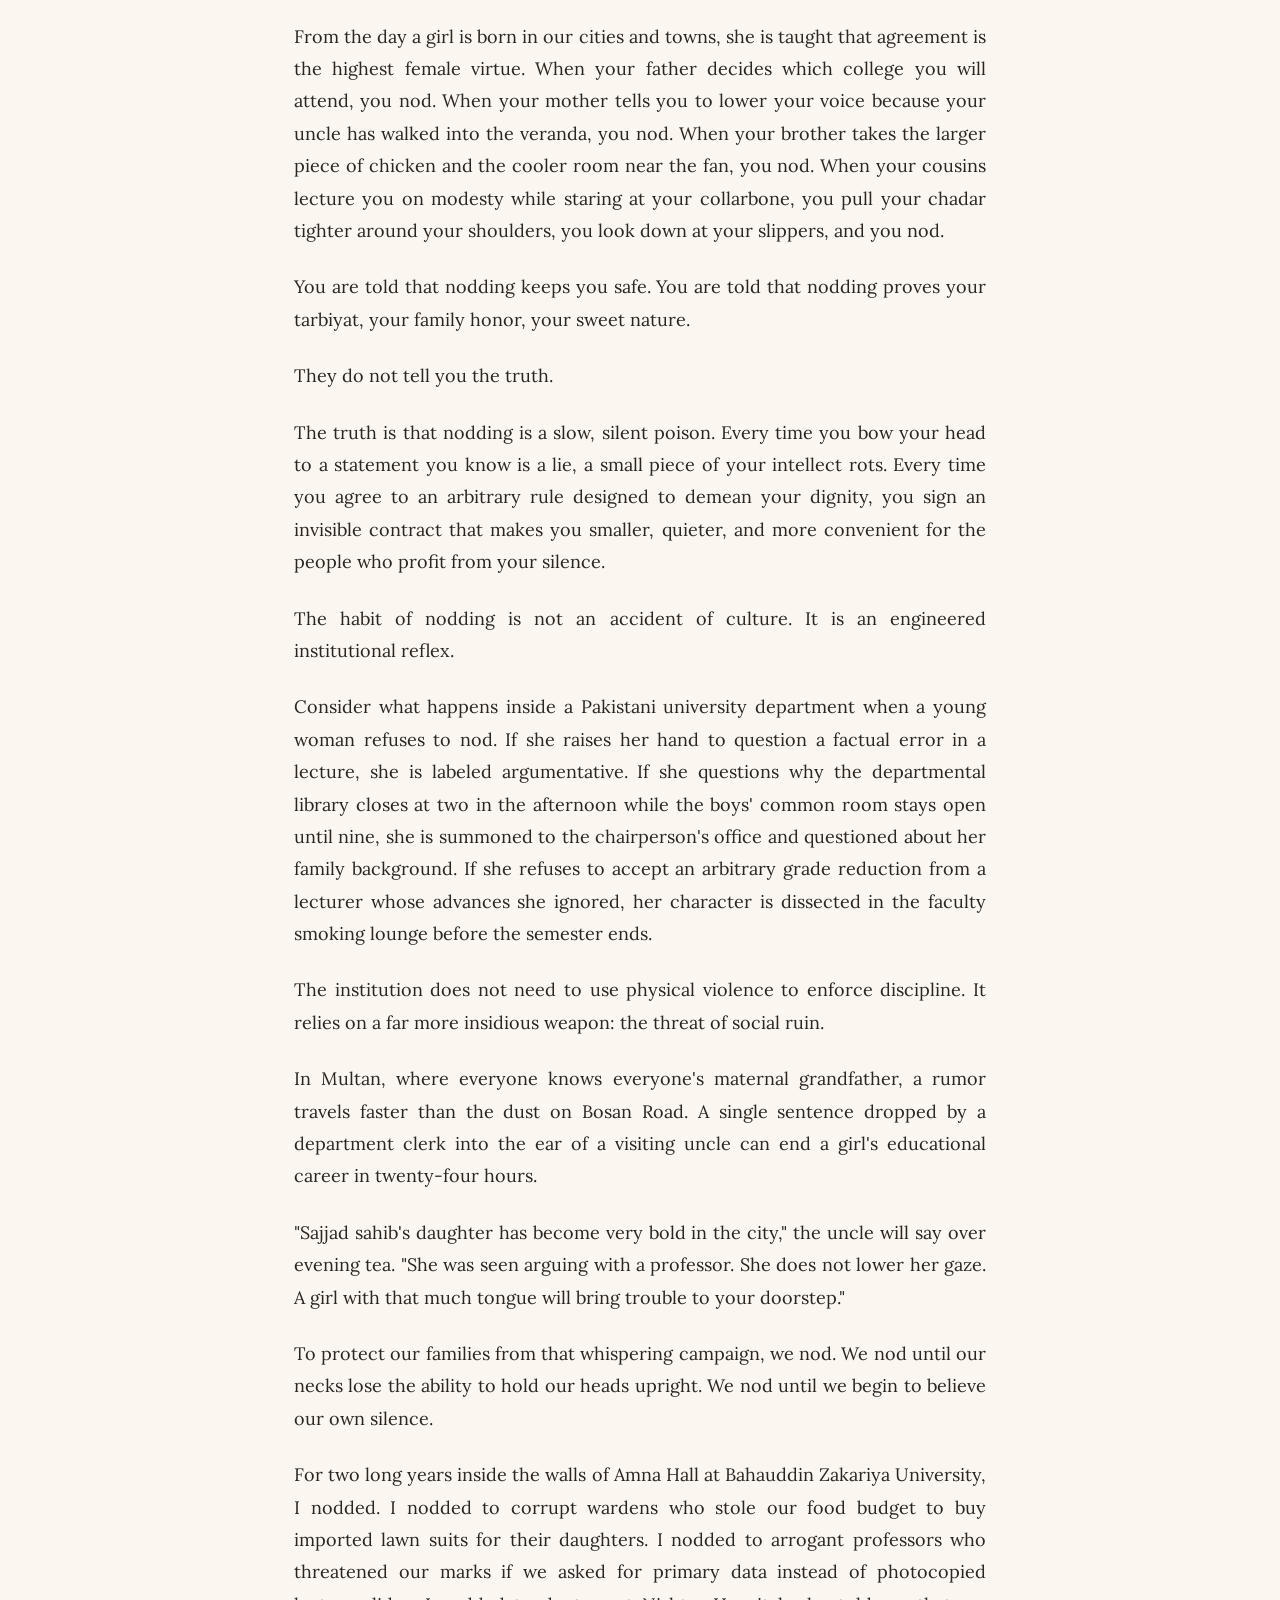
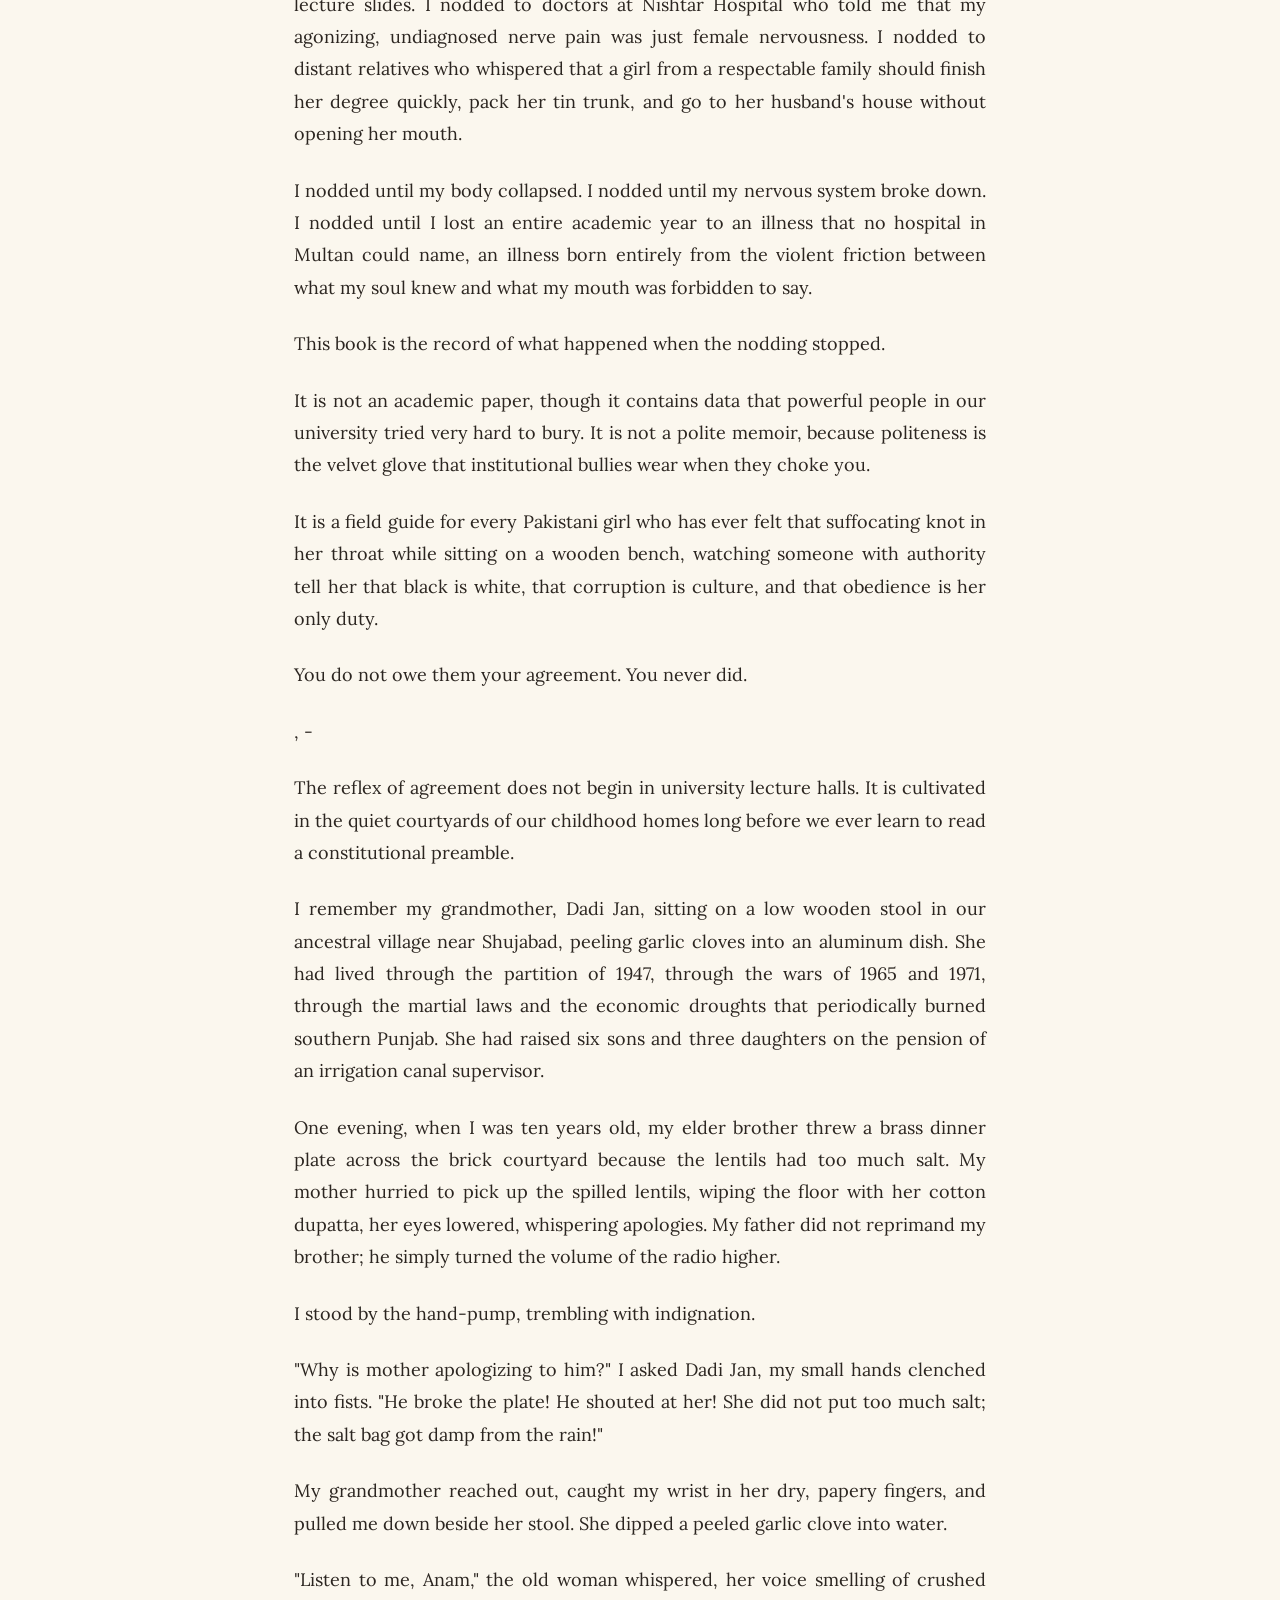
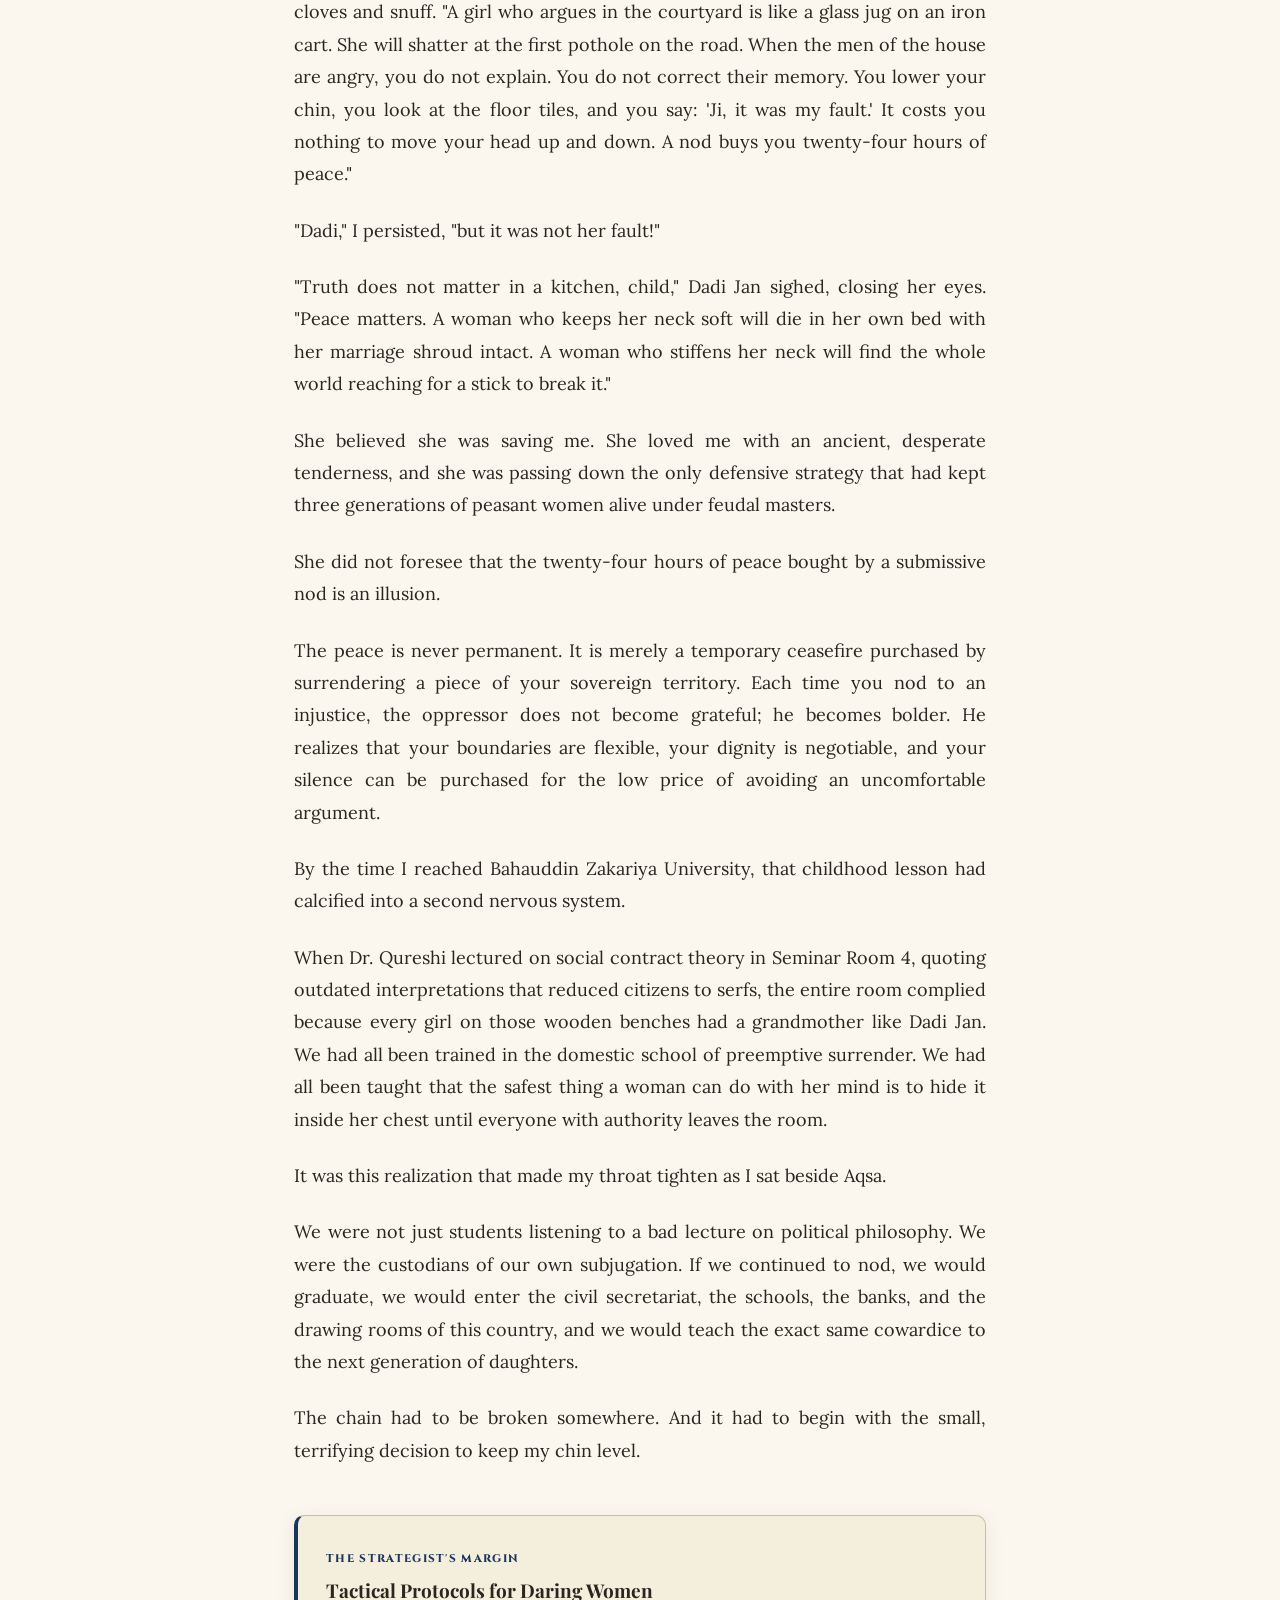
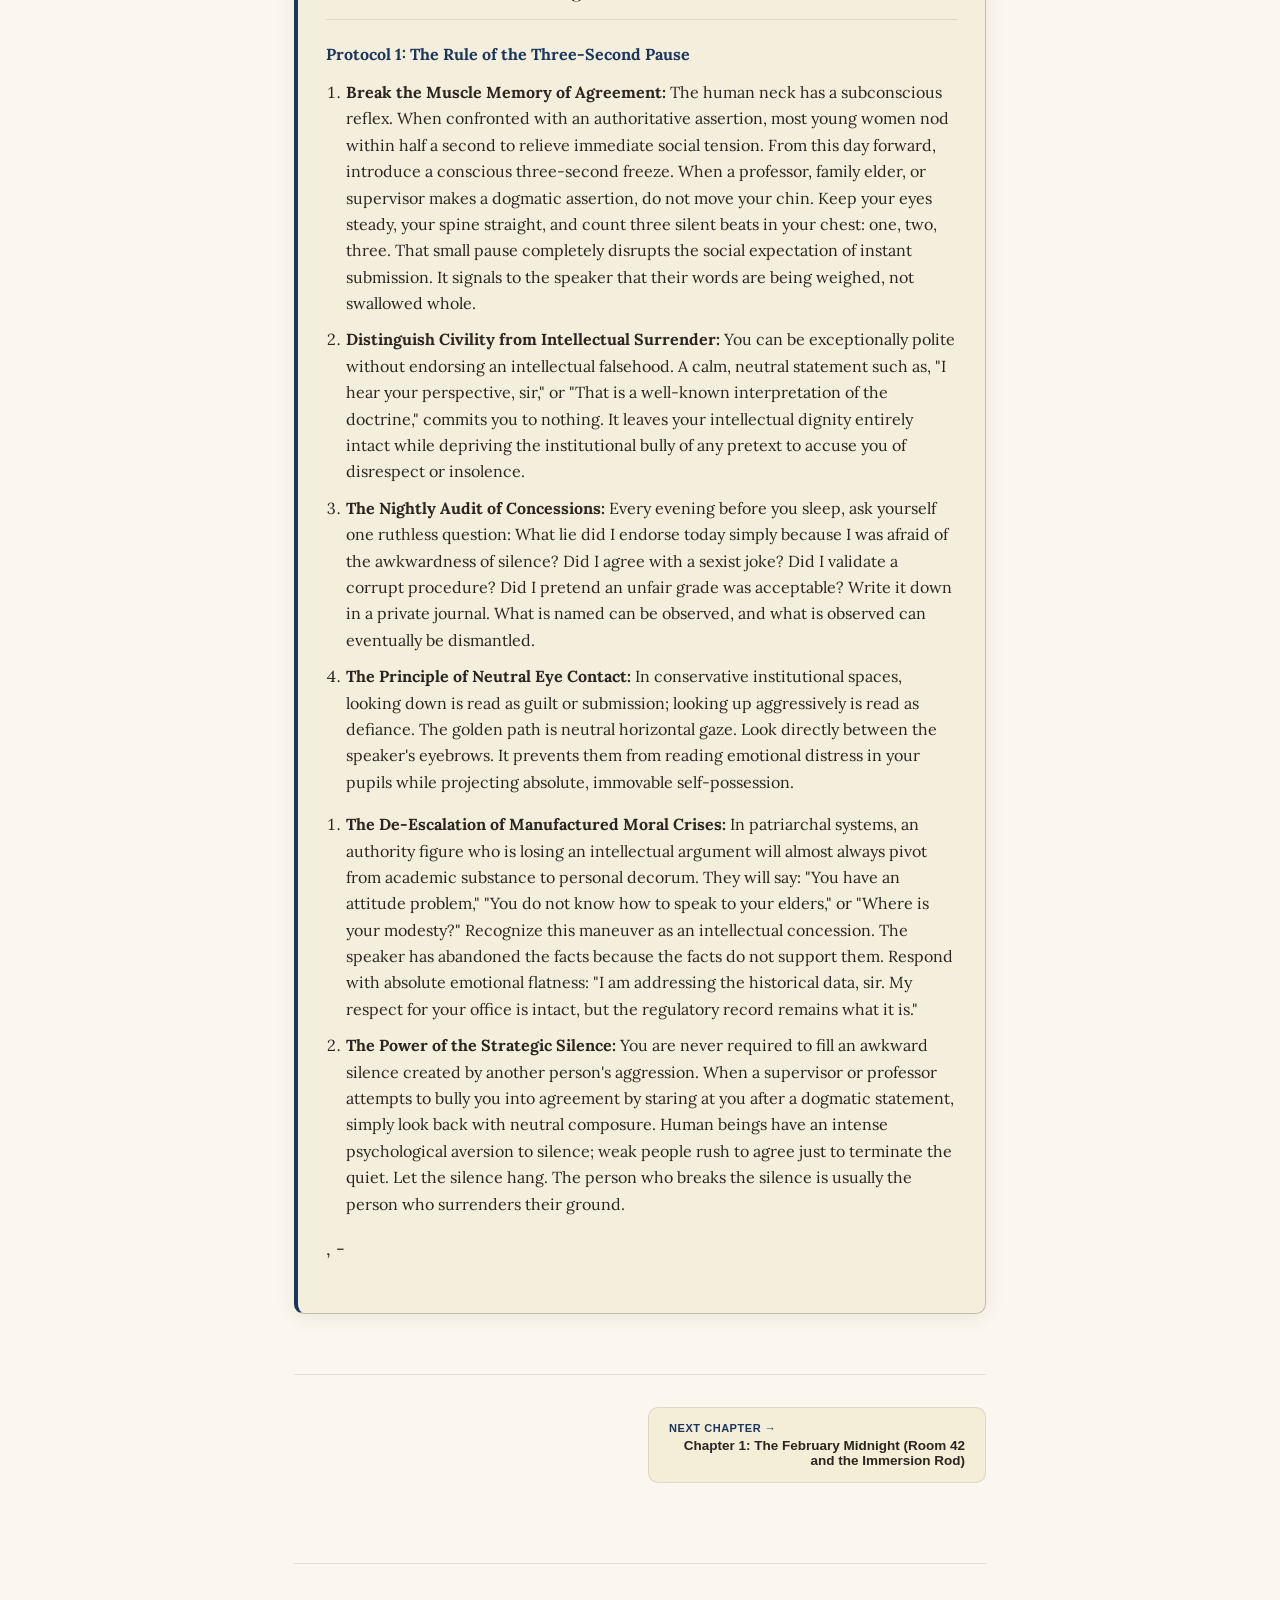
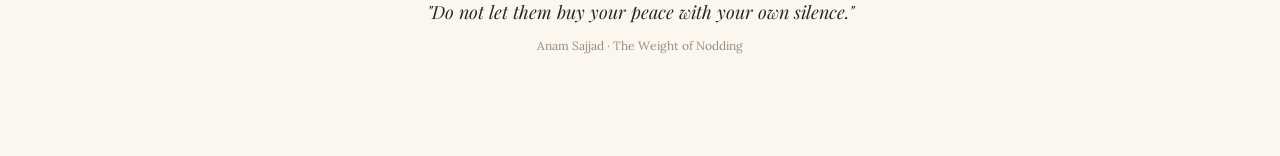
==== commit b0c0984f: "feat(pages): publish live standalone web reader for Urdu novel Rija (33 episodes, DOCX and PDF)" ====
--- a/index.html
+++ b/index.html
@@ -30,6 +30,12 @@
     </div>
 
     <div class="header-right">
+      <!-- Switch to Urdu Novel -->
+      <a href="novel/" class="icon-btn" style="text-decoration:none; background:rgba(16,85,154,0.12); color:#10559a; font-weight:700; padding:6px 14px; border-radius:20px; font-family:'Plus Jakarta Sans',sans-serif; font-size:13px; display:inline-flex; align-items:center; gap:6px; border:1px solid #10559a;" title="اردو ناول پڑھیں: رجاء (ایک بیٹی کی سچی آپ بیتی)">
+        <span>اردو ناول: رجاء</span>
+        <svg width="14" height="14" viewBox="0 0 24 24" fill="none" stroke="currentColor" stroke-width="2"><polyline points="9 18 15 12 9 6"></polyline></svg>
+      </a>
+
       <!-- Search Button -->
       <button id="search-toggle-btn" class="icon-btn" aria-label="Search Book">
         <svg width="19" height="19" viewBox="0 0 24 24" fill="none" stroke="currentColor" stroke-width="2" stroke-linecap="round" stroke-linejoin="round"><circle cx="11" cy="11" r="8"></circle><line x1="21" y1="21" x2="16.65" y2="16.65"></line></svg>
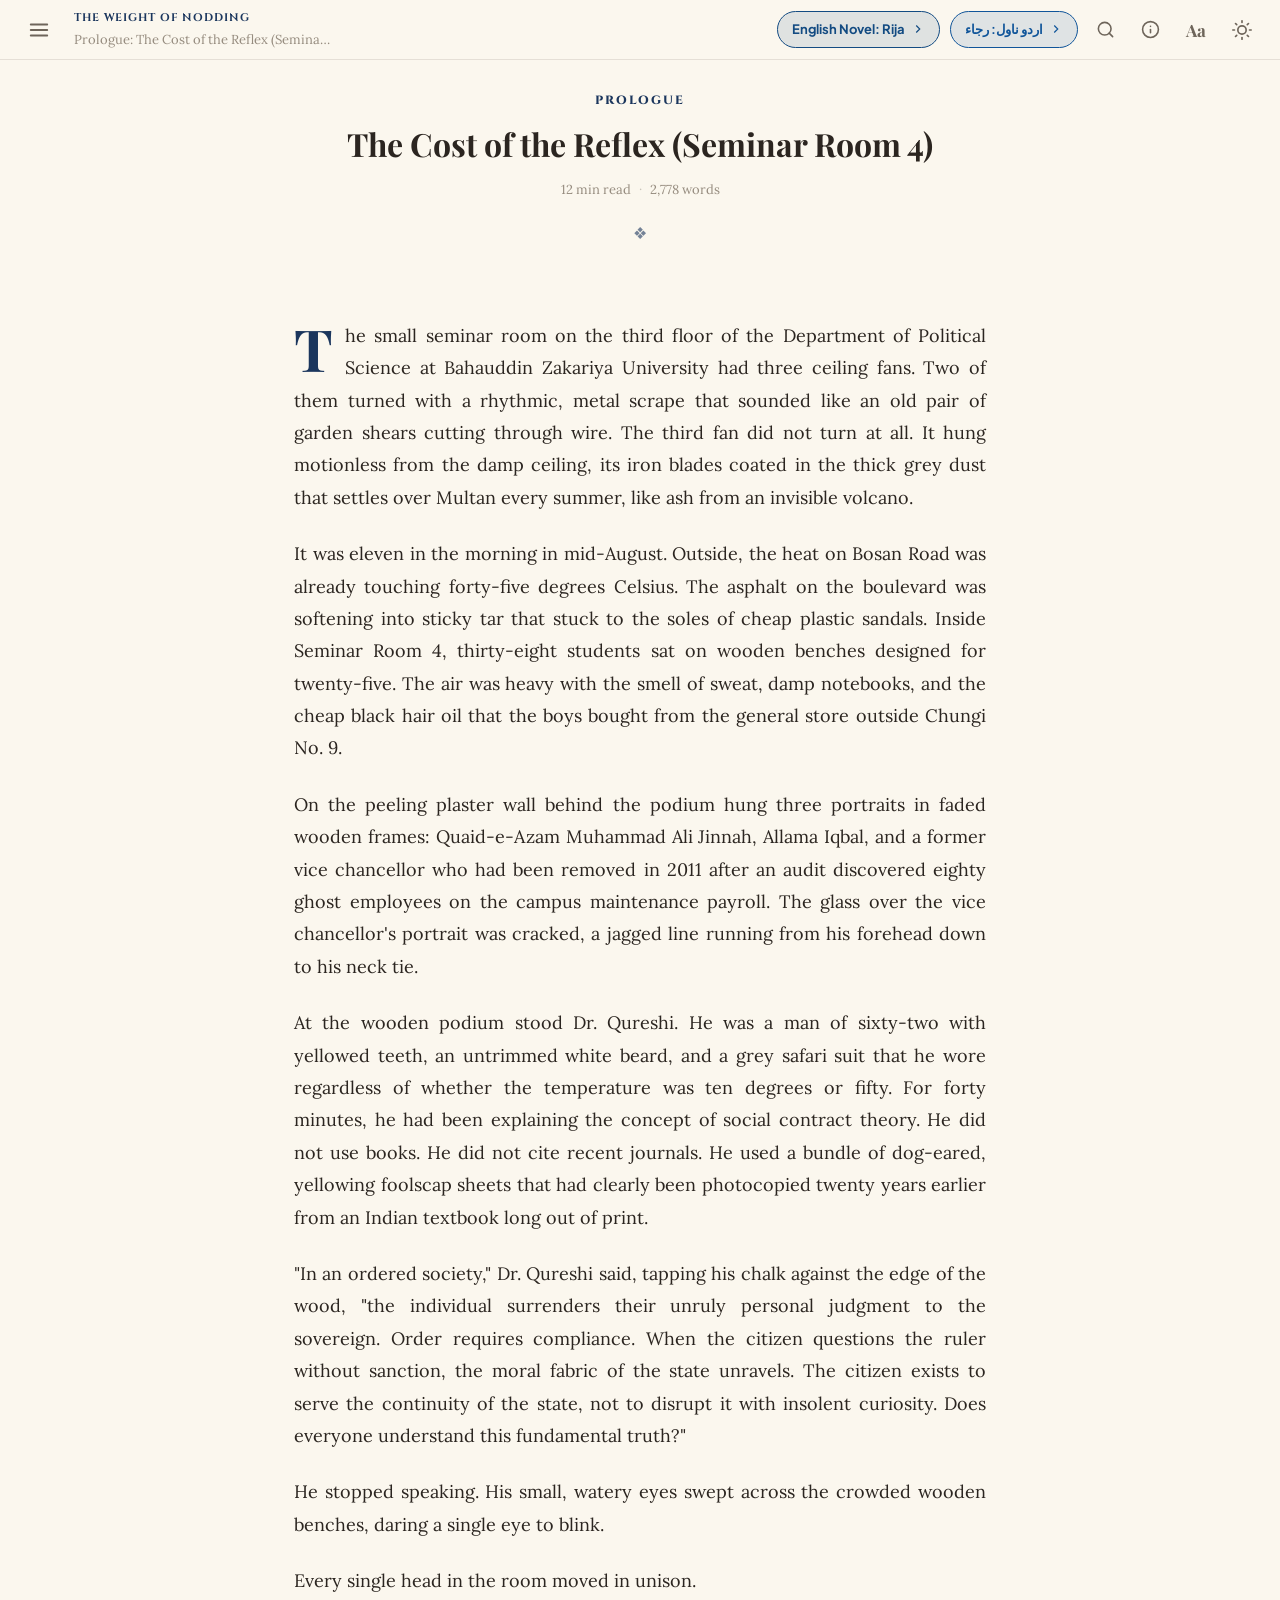
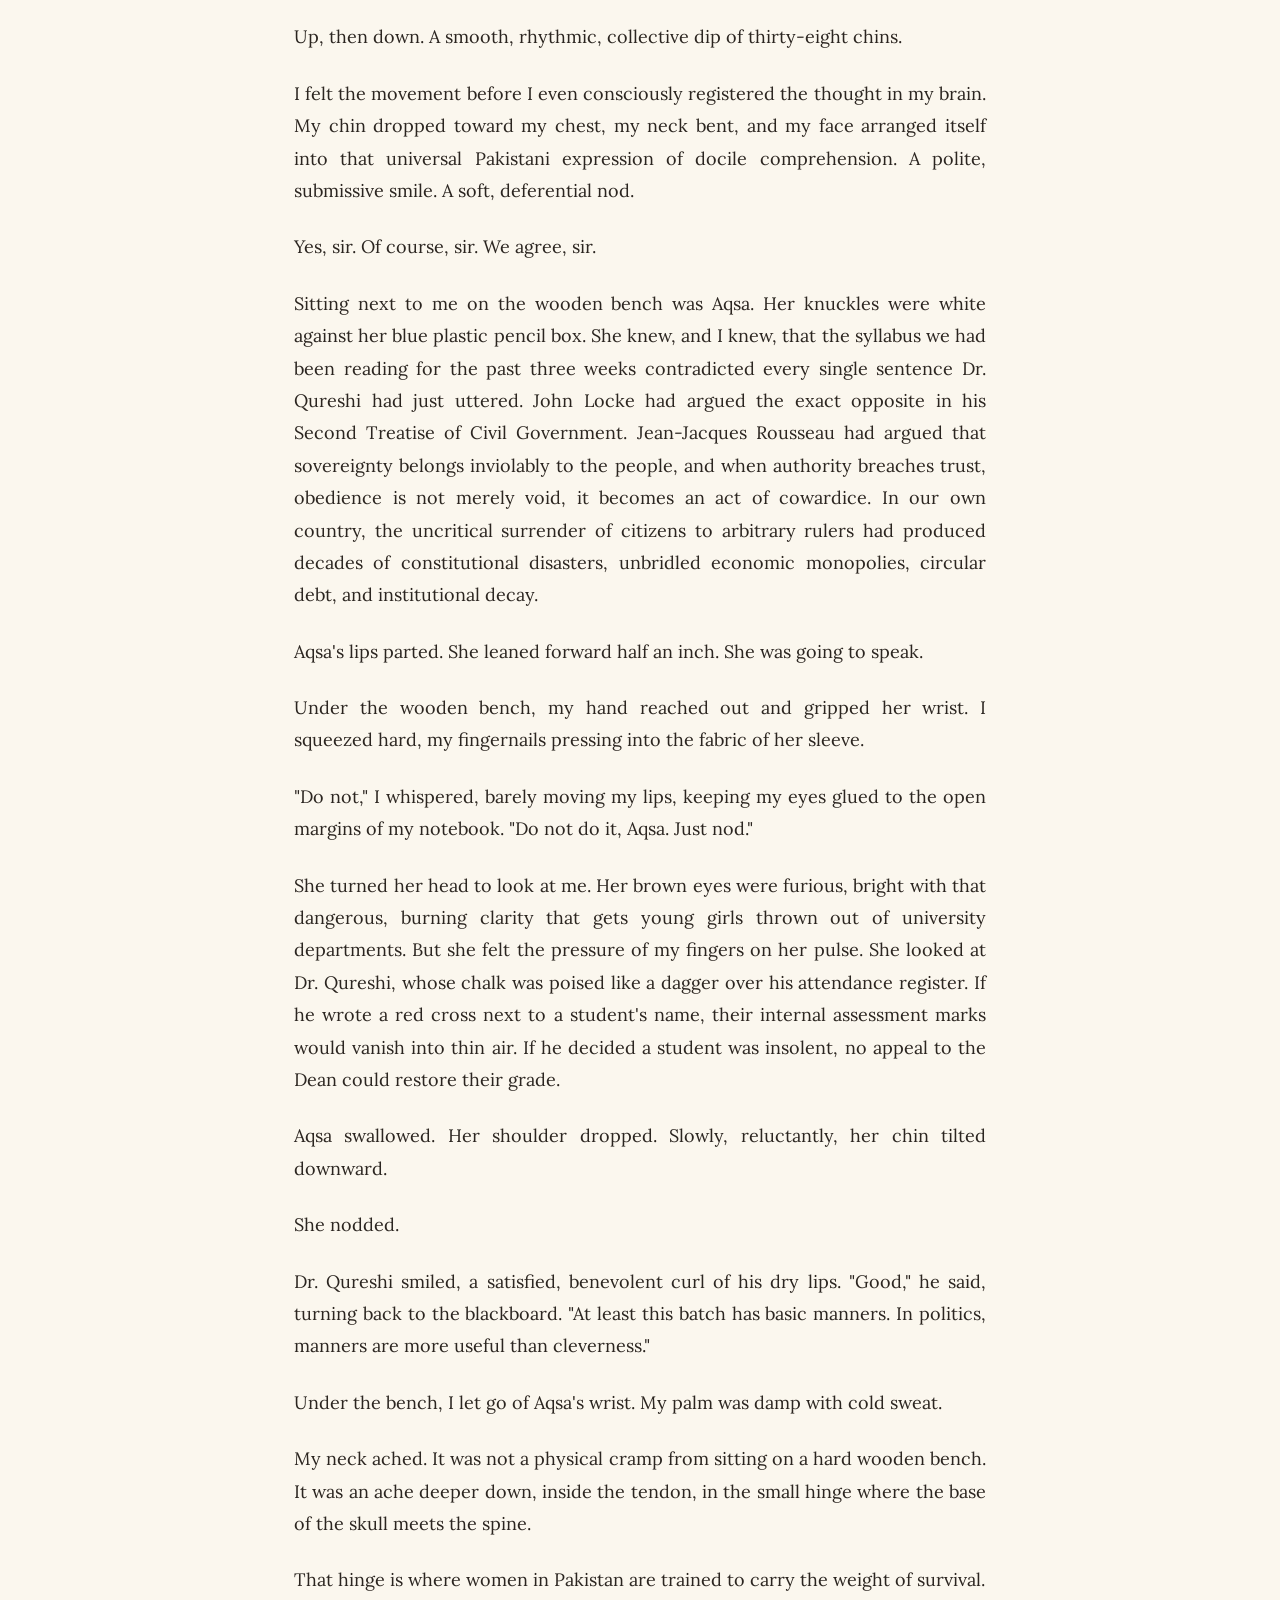
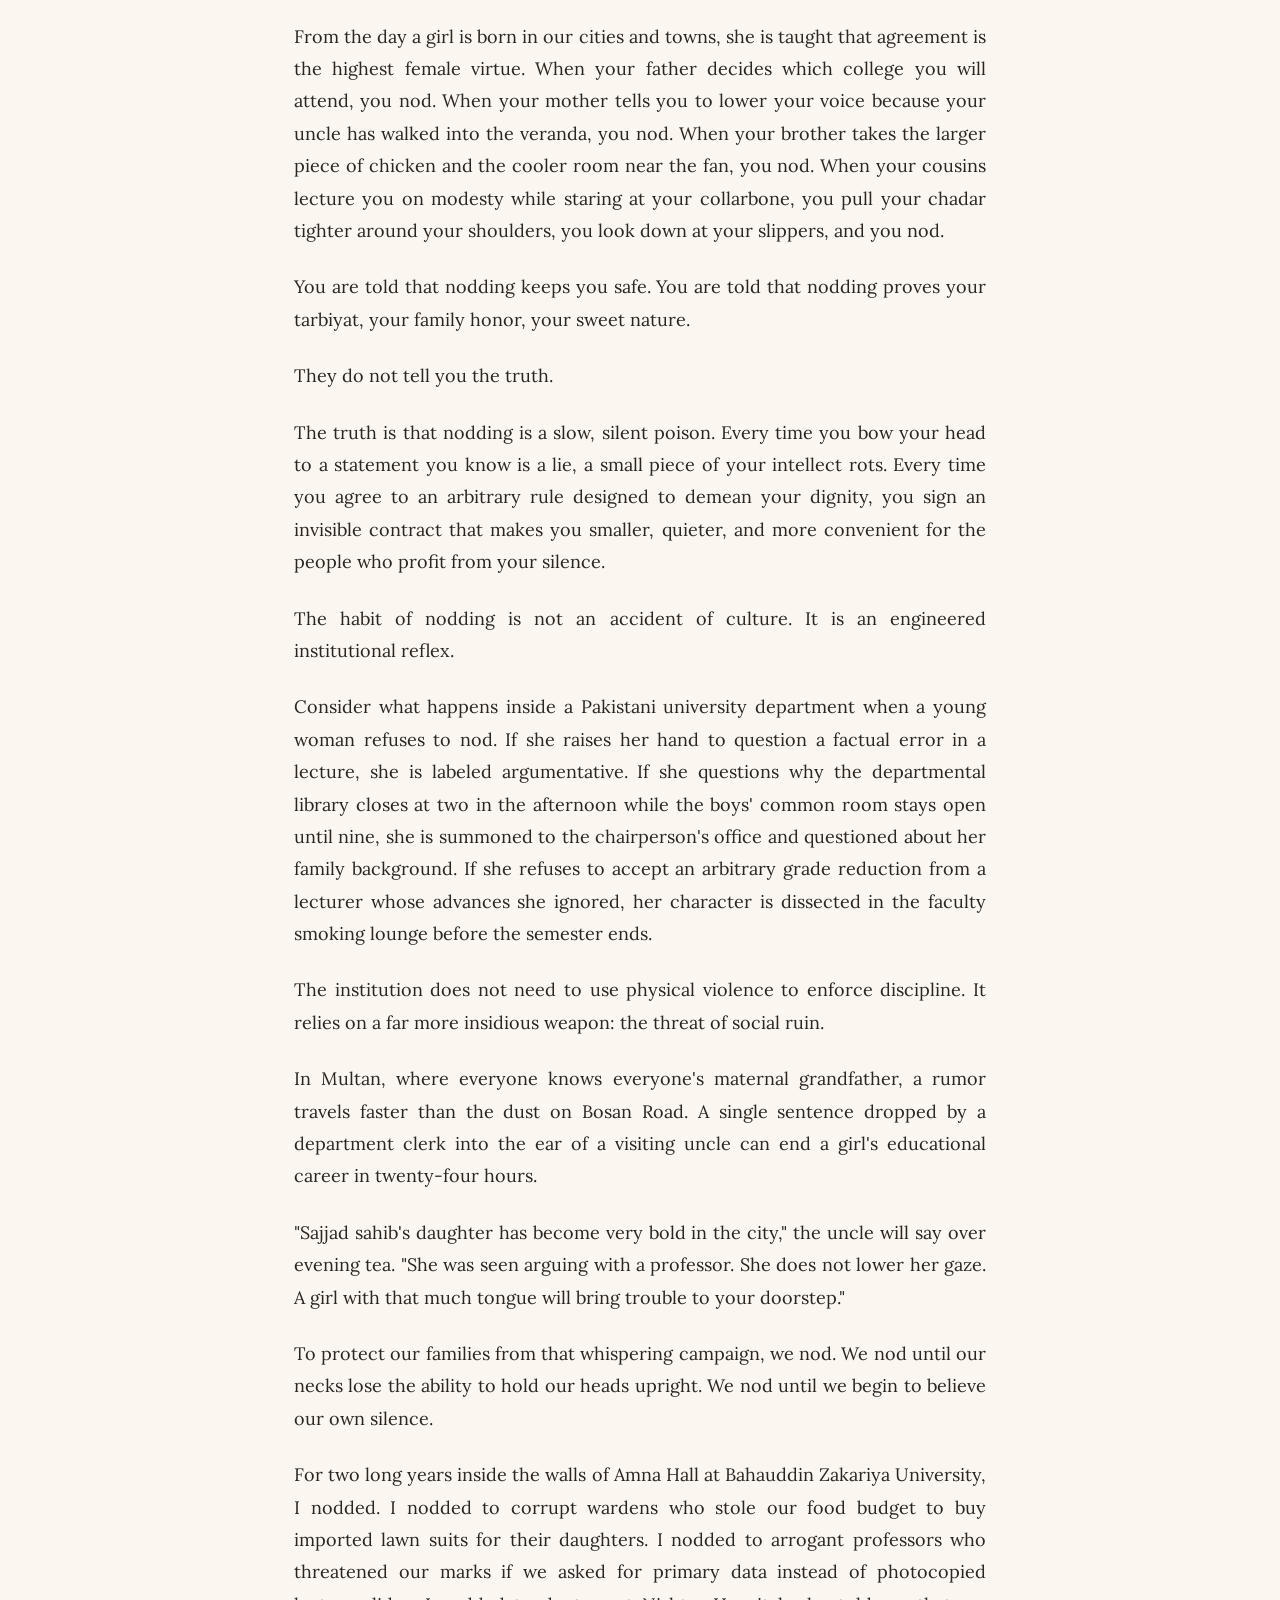
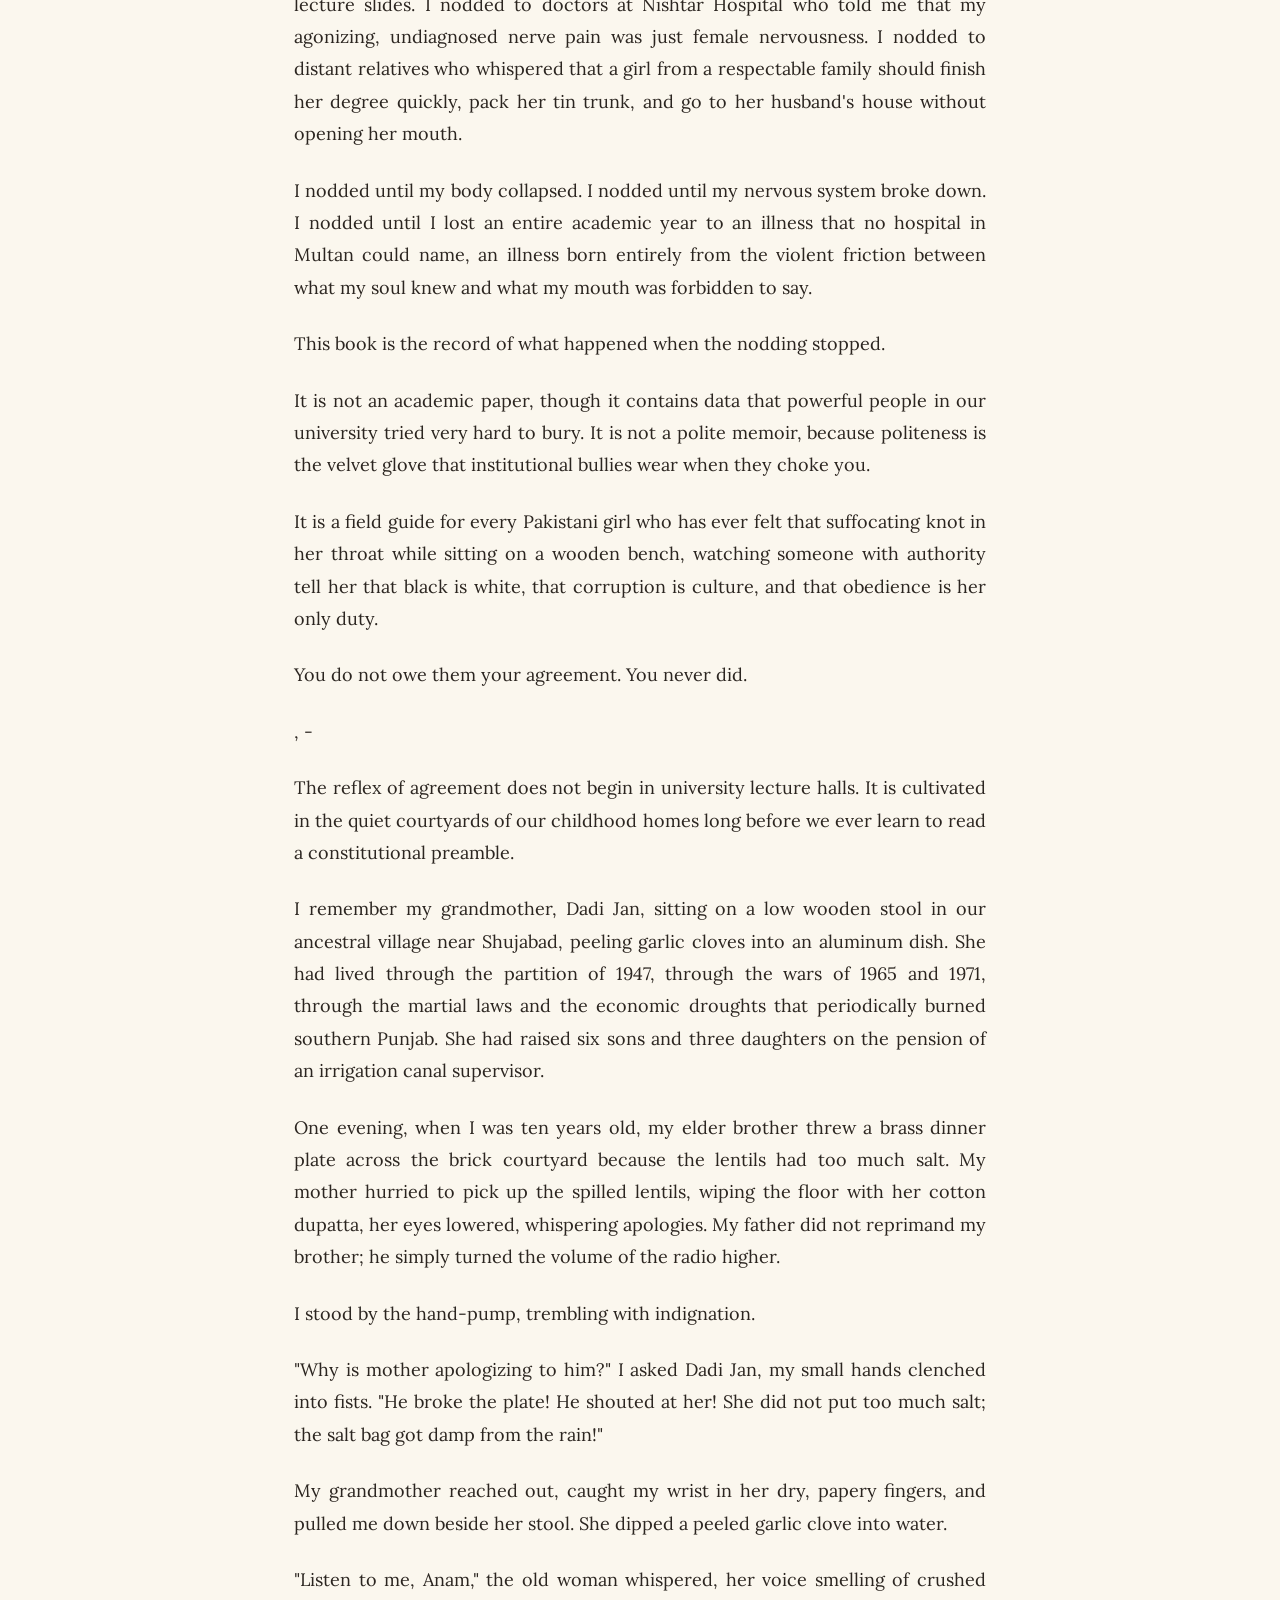
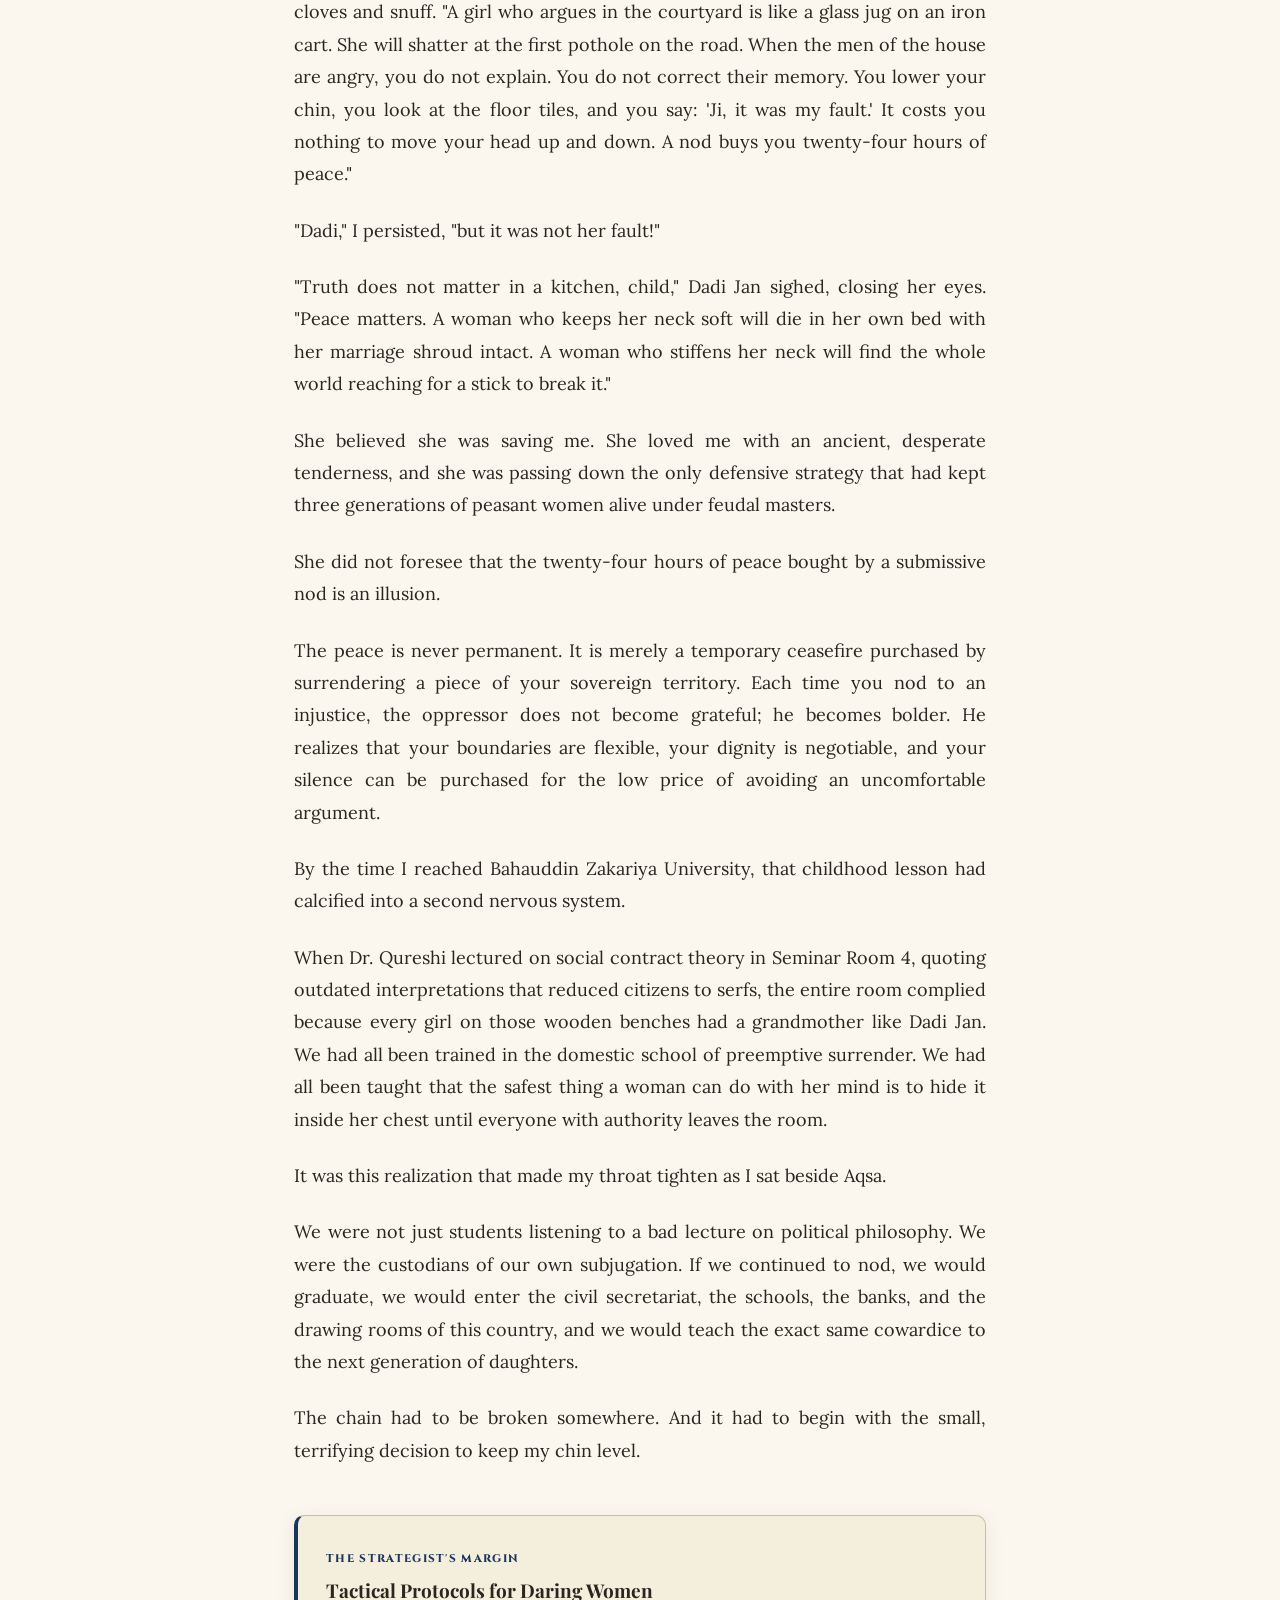
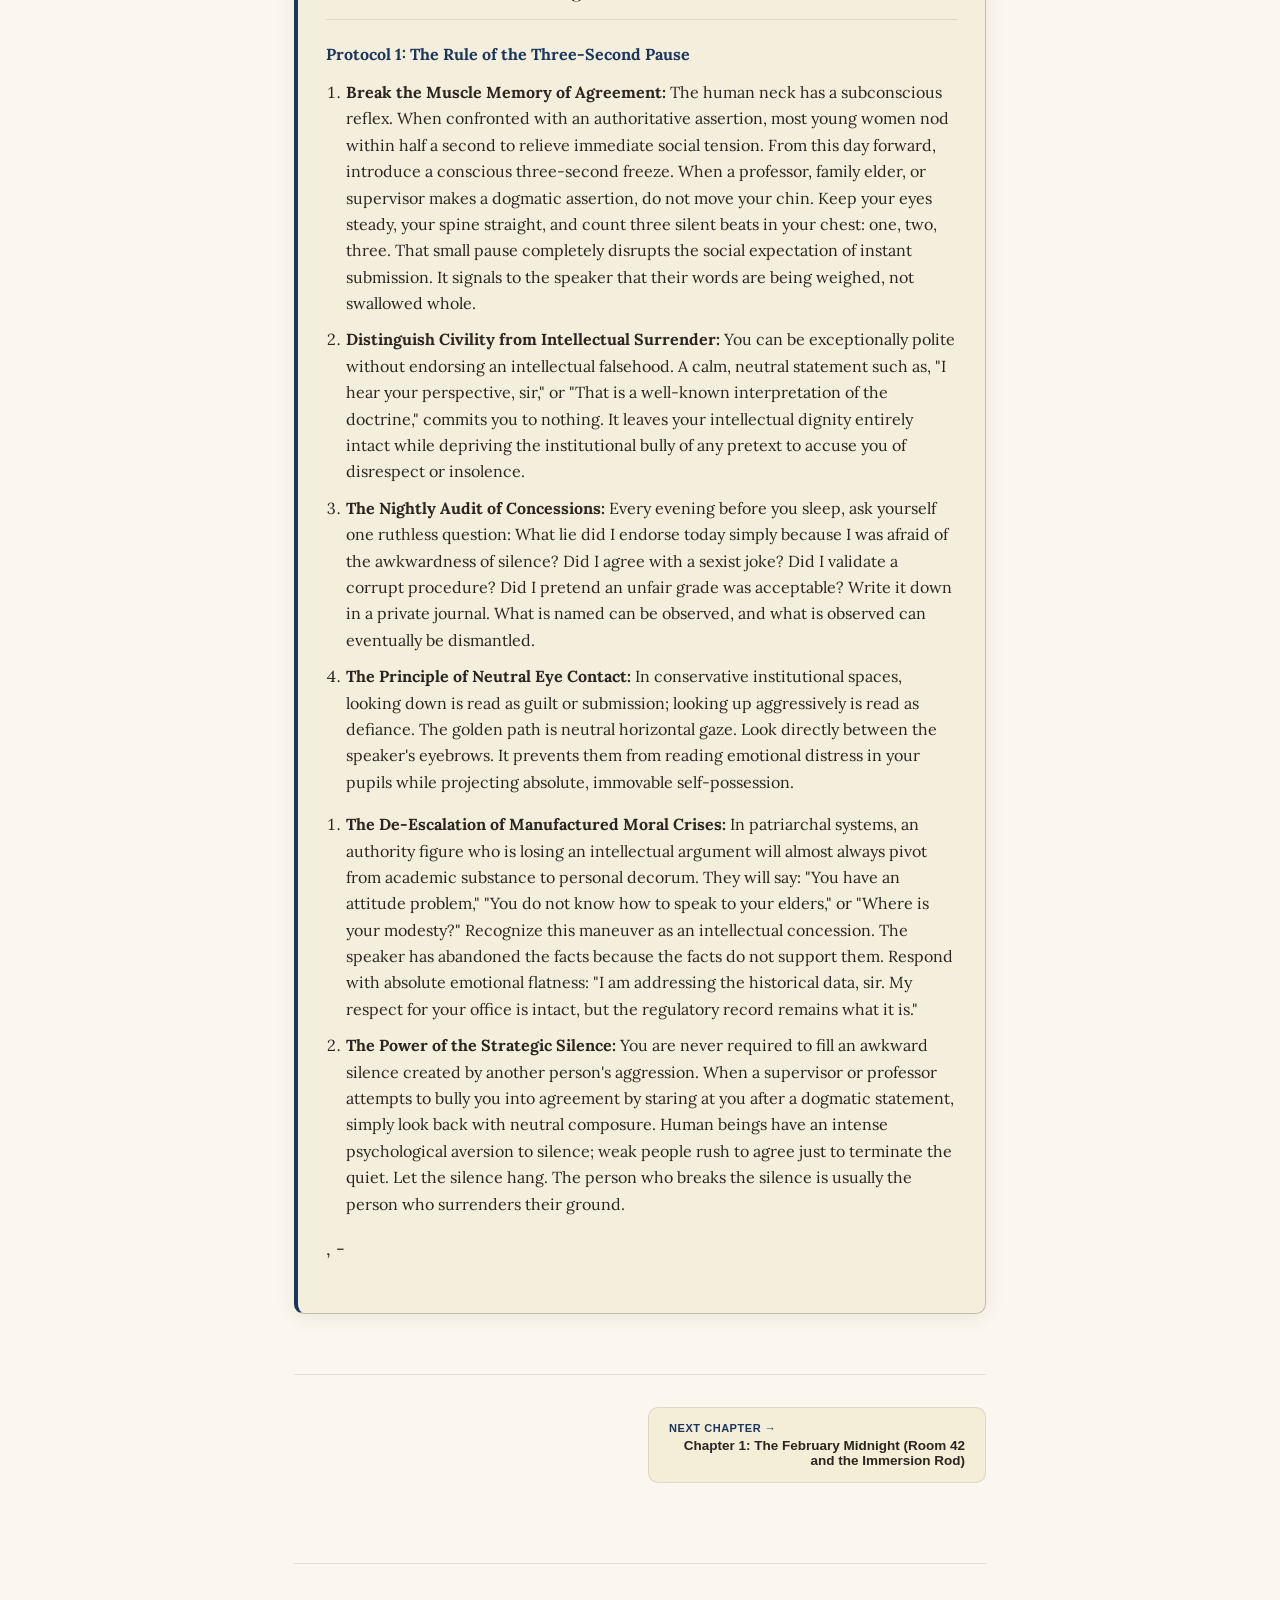
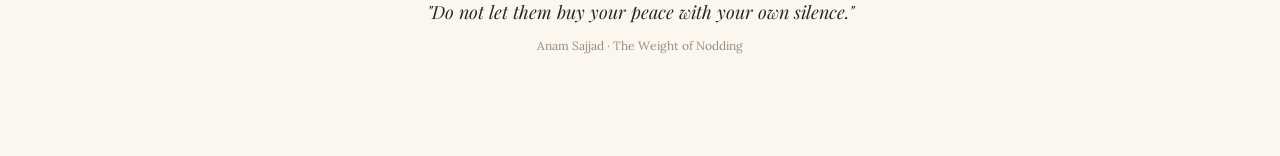
==== commit a2b94a58: "Publish complete 61-episode dual-language epic novel editions (English & Urdu) with two-column DOCX/" ====
--- a/index.html
+++ b/index.html
@@ -30,6 +30,12 @@
     </div>
 
     <div class="header-right">
+      <!-- Switch to English Novel -->
+      <a href="novel-en/" class="icon-btn" style="text-decoration:none; background:rgba(19,75,130,0.12); color:#134b82; font-weight:700; padding:6px 14px; border-radius:20px; font-family:'Plus Jakarta Sans',sans-serif; font-size:13px; display:inline-flex; align-items:center; gap:6px; border:1px solid #134b82;" title="Read English Novel : Rija (A Daughter's True Memoir)">
+        <span>English Novel: Rija</span>
+        <svg width="14" height="14" viewBox="0 0 24 24" fill="none" stroke="currentColor" stroke-width="2"><polyline points="9 18 15 12 9 6"></polyline></svg>
+      </a>
+
       <!-- Switch to Urdu Novel -->
       <a href="novel/" class="icon-btn" style="text-decoration:none; background:rgba(16,85,154,0.12); color:#10559a; font-weight:700; padding:6px 14px; border-radius:20px; font-family:'Plus Jakarta Sans',sans-serif; font-size:13px; display:inline-flex; align-items:center; gap:6px; border:1px solid #10559a;" title="اردو ناول پڑھیں: رجاء (ایک بیٹی کی سچی آپ بیتی)">
         <span>اردو ناول: رجاء</span>
